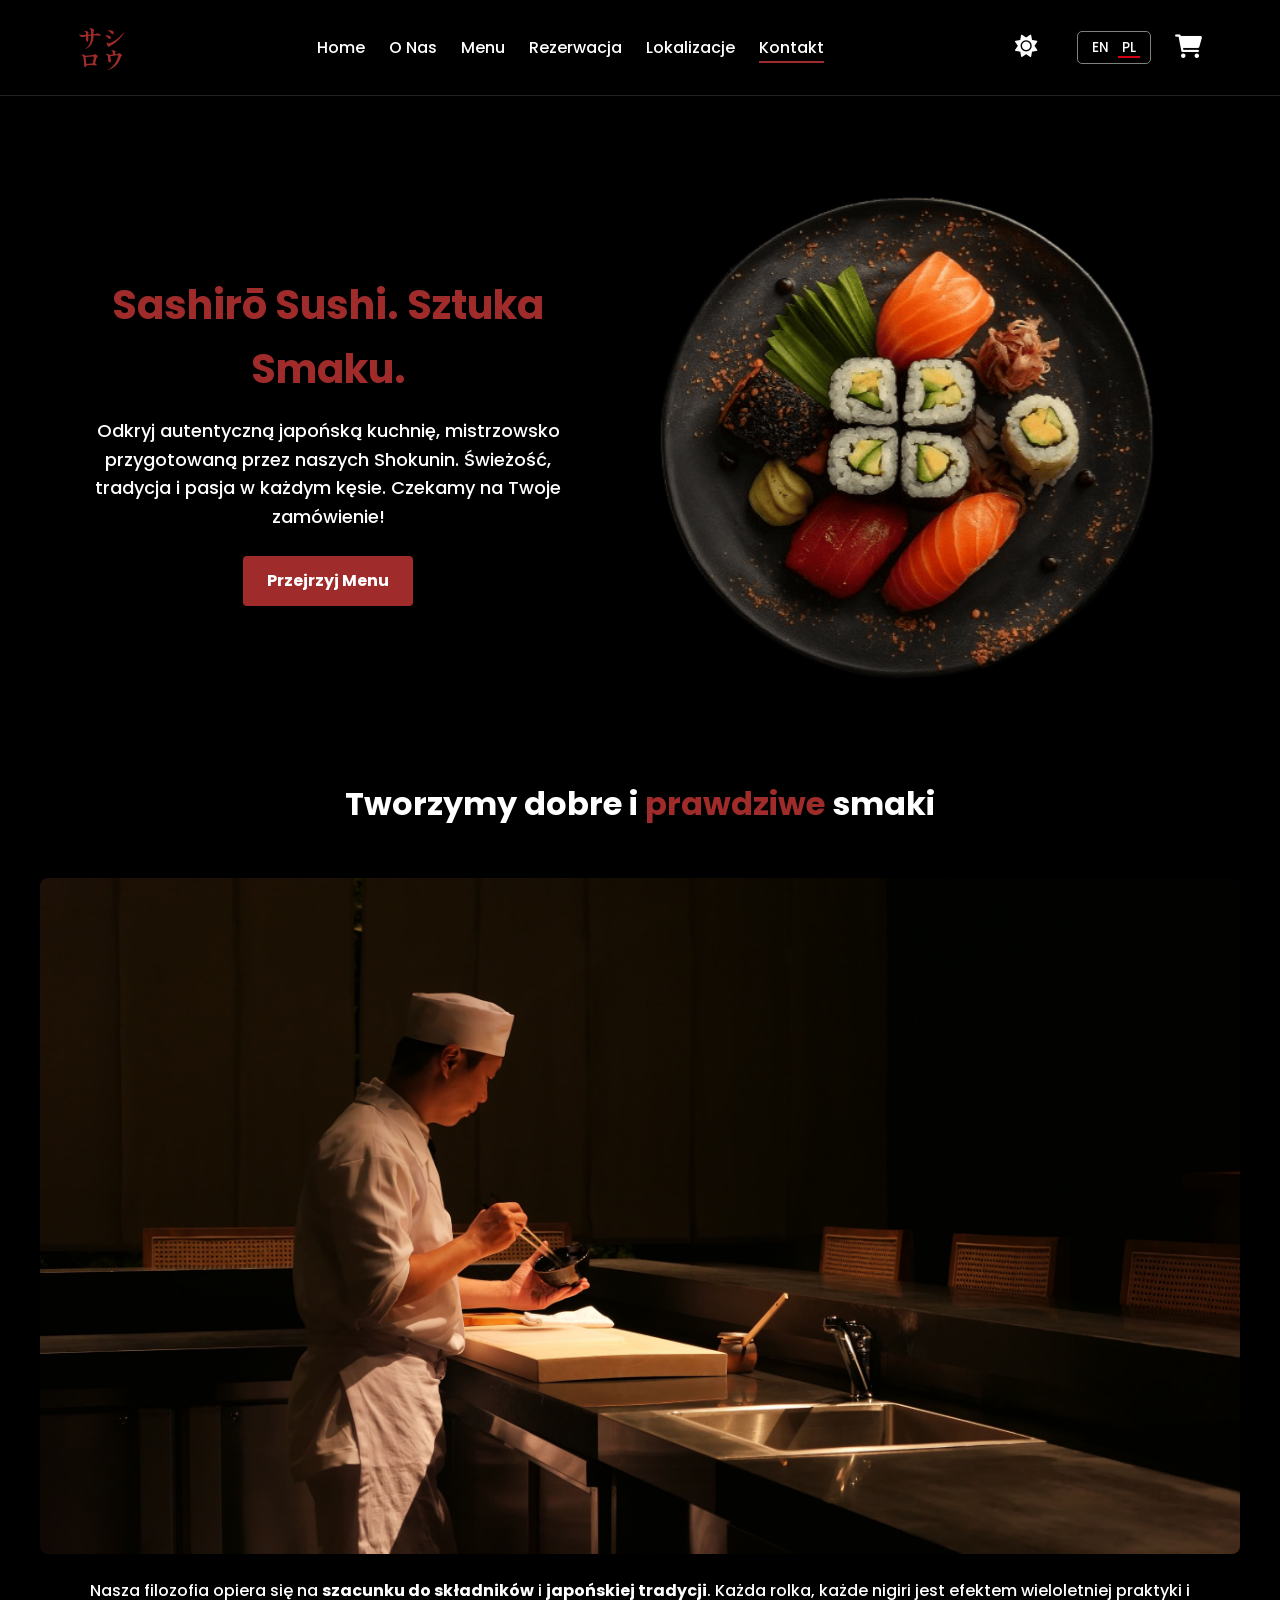
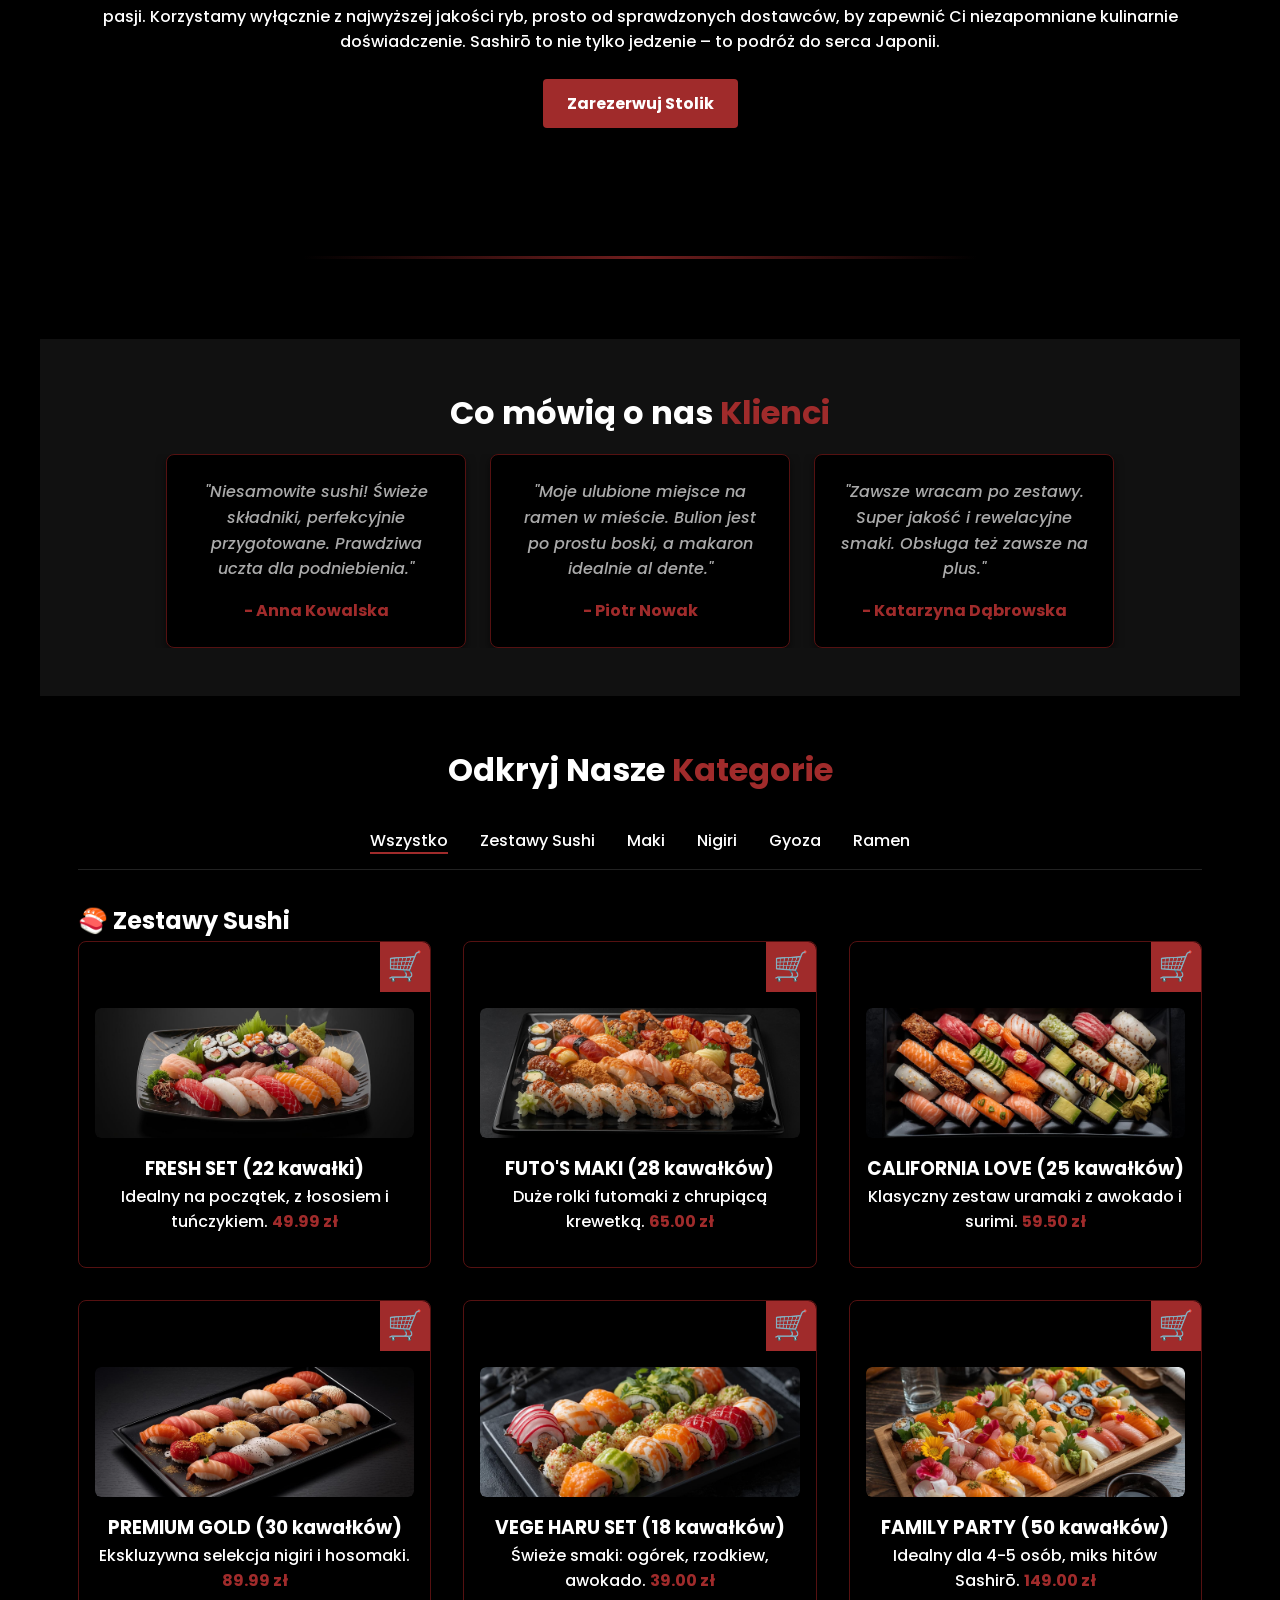
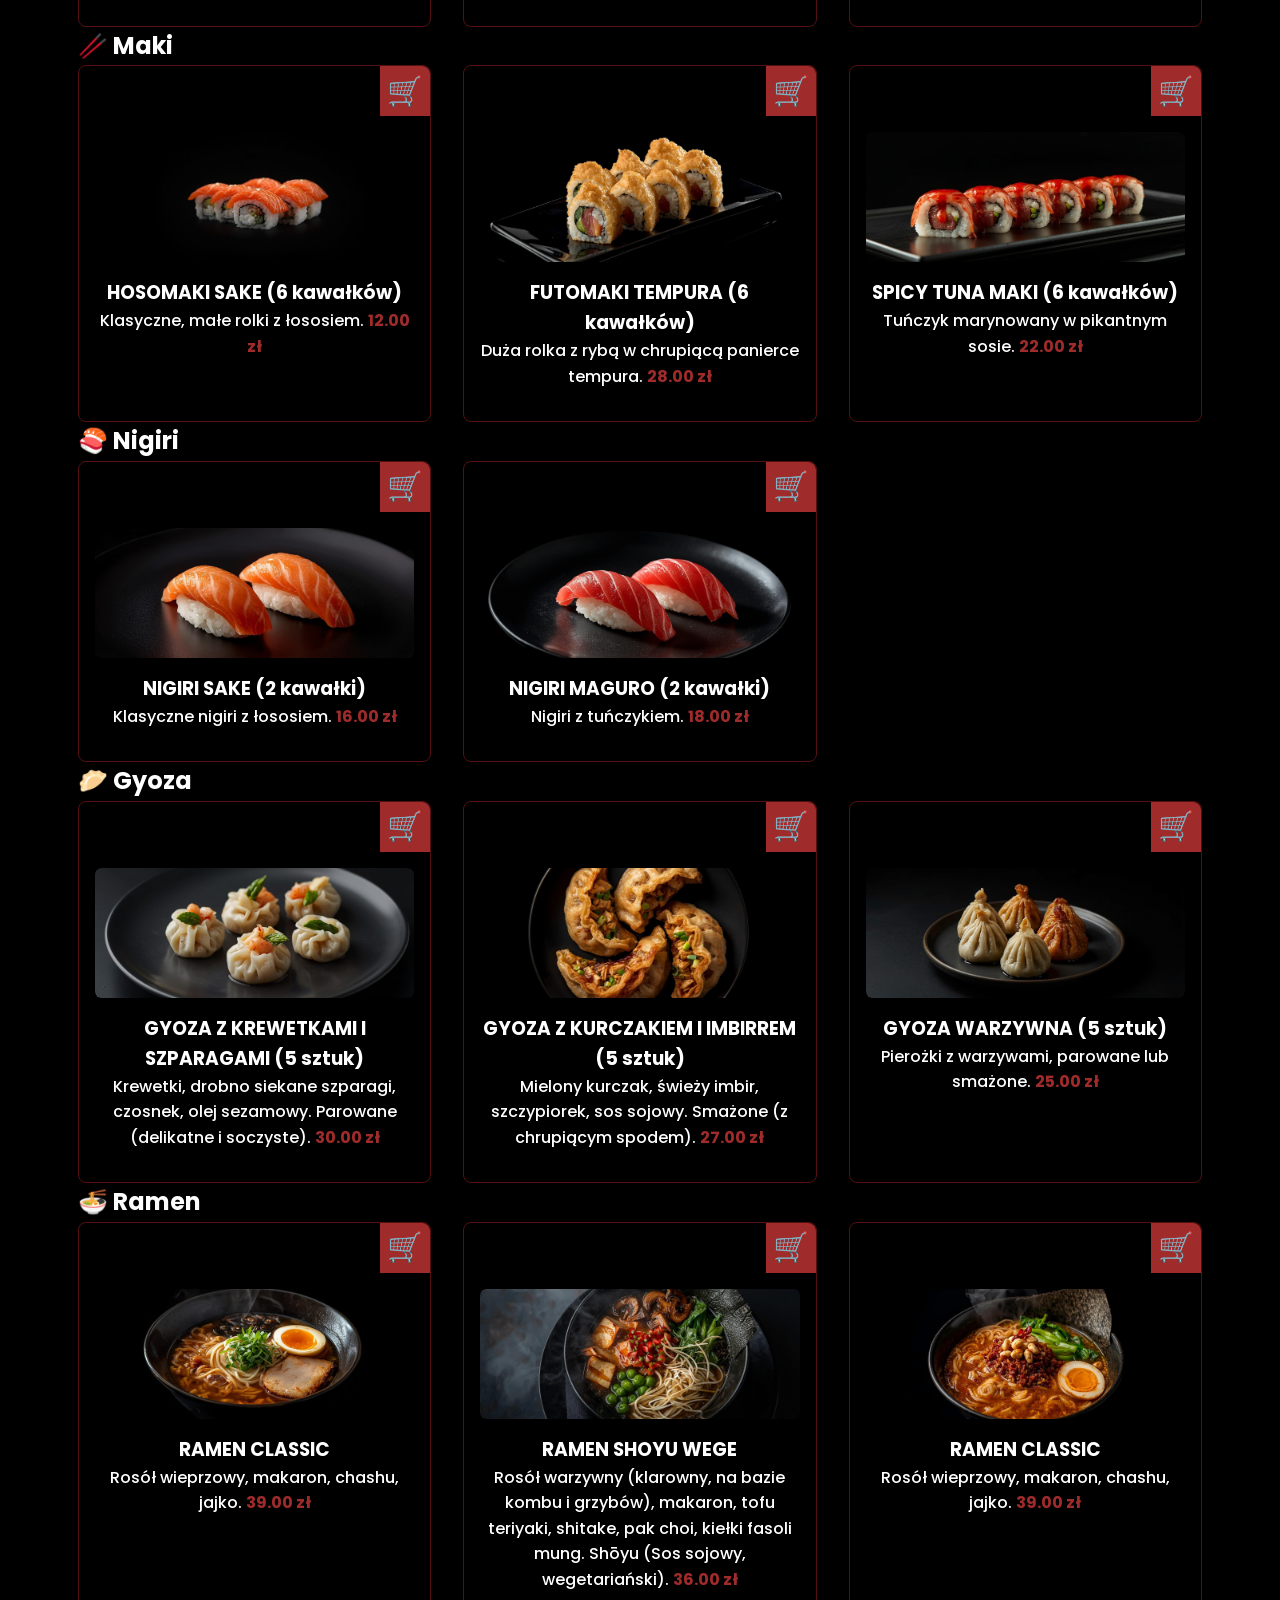
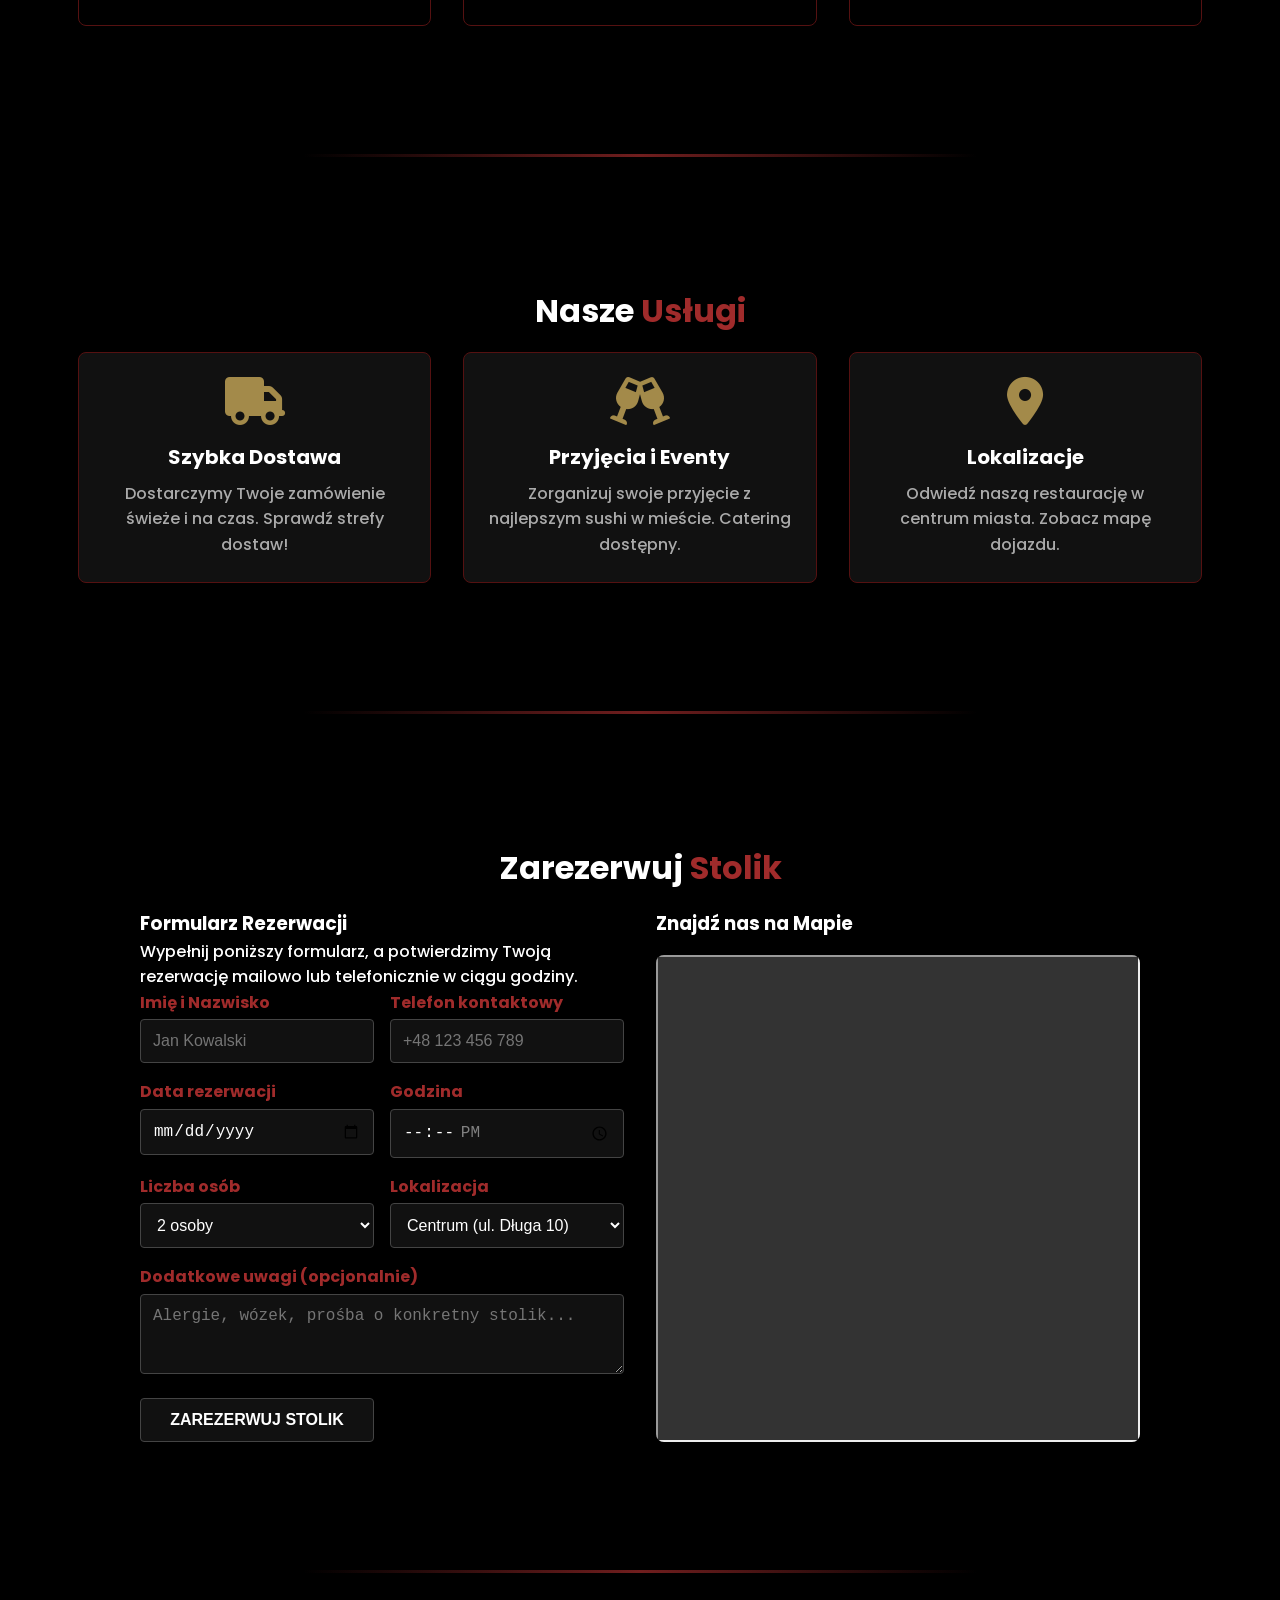
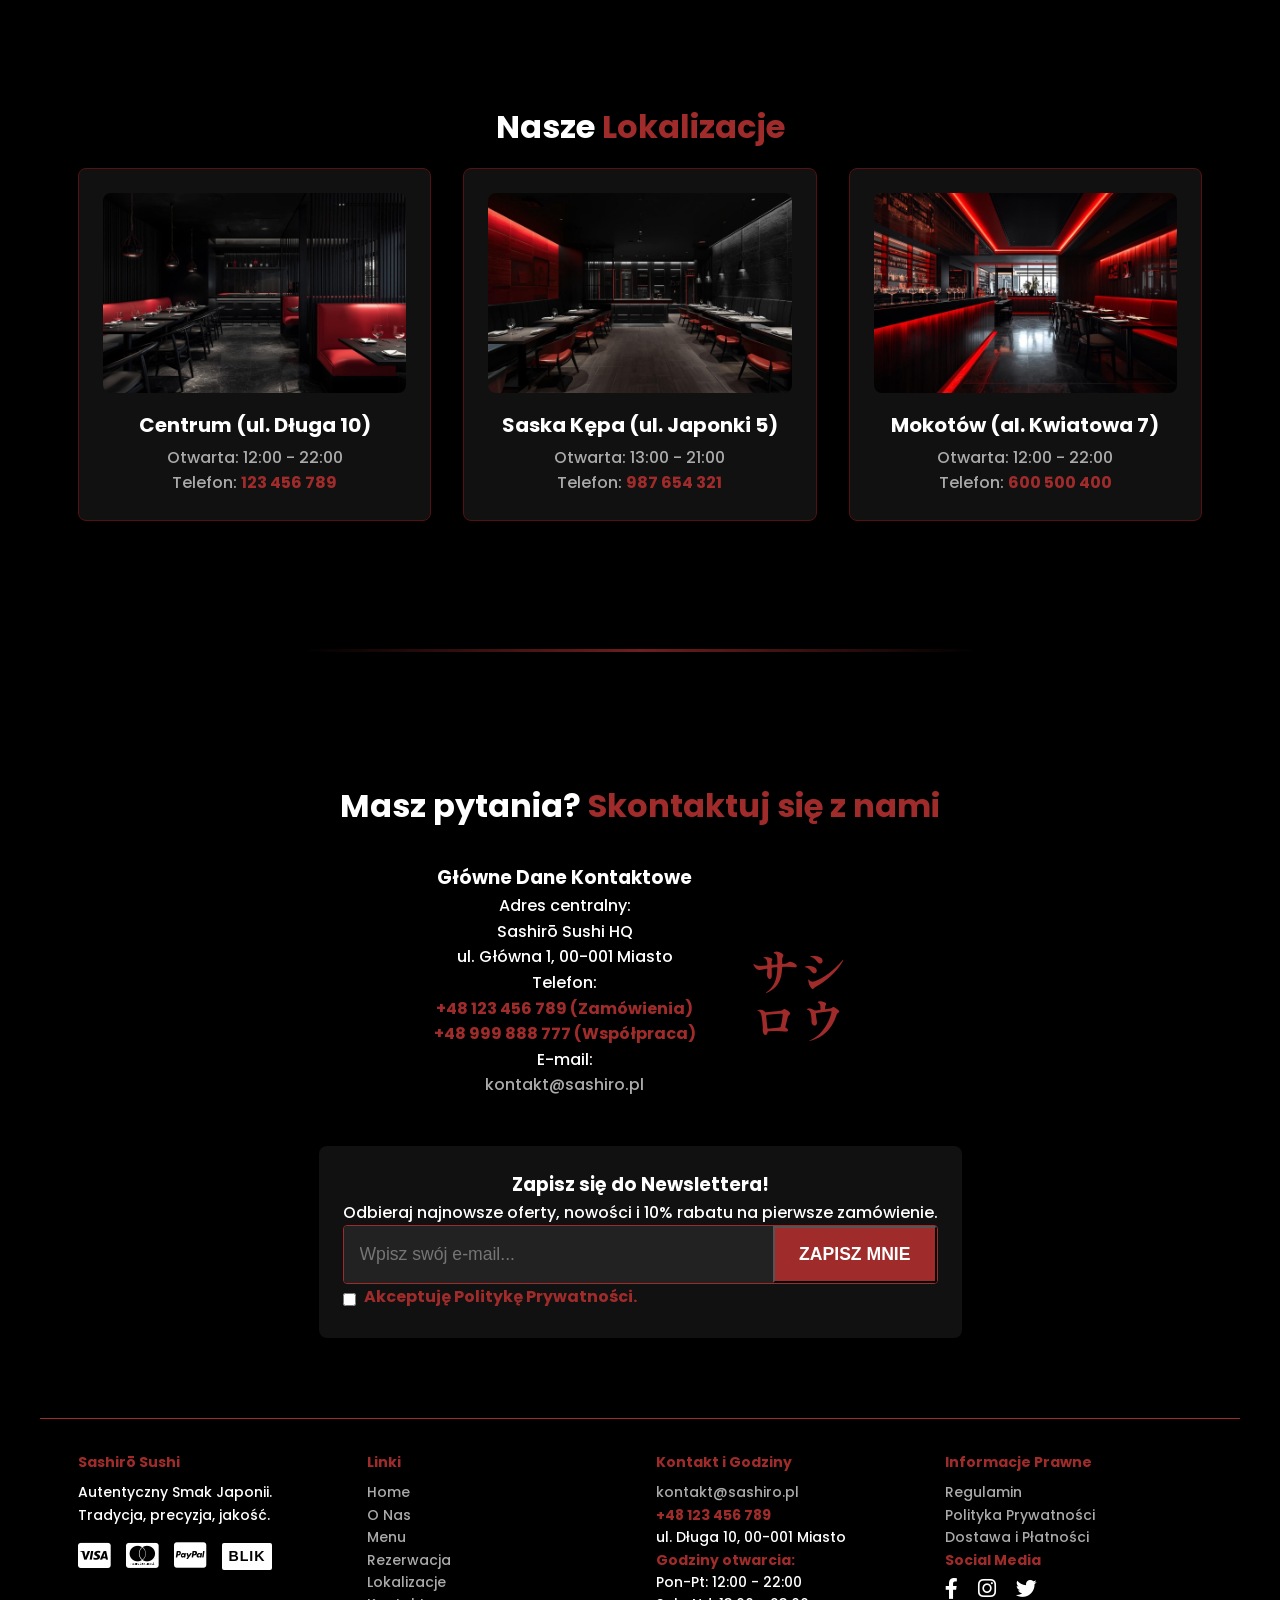
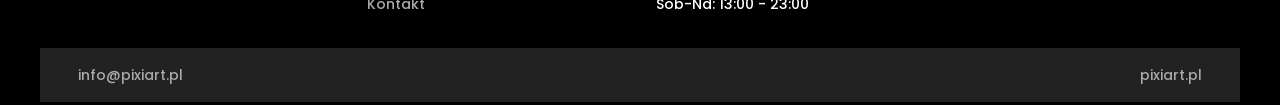
==== index.html @ ddf4be17 "kompletna strona" ====
<!DOCTYPE html>
<html lang="pl">
  <head>
    <meta charset="UTF-8" />
    <meta name="viewport" content="width=device-width, initial-scale=1.0" />
    <title>Sashirō Sushi - Autentyczny Smak Japonii</title>
    <link
      rel="stylesheet"
      href="https://cdnjs.cloudflare.com/ajax/libs/font-awesome/6.0.0-beta3/css/all.min.css"
    />
    <link rel="stylesheet" href="style.css" />
  </head>
  <body>
    <div class="header__sticky-wrapper">
      <header class="header">
        <div class="header__content-wrapper">
          <a href="#" class="header__logo">サシ<br />ロウ</a>
          <nav class="header__nav" id="main-nav">
            <ul>
              <li>
                <a href="#" class="header__nav-link">Home</a>
              </li>
              <li><a href="#about" class="header__nav-link">O Nas</a></li>
              <li>
                <a href="#menu-sections" class="header__nav-link">Menu</a>
              </li>
              <li>
                <a href="#contact-reservation" class="header__nav-link"
                  >Rezerwacja</a
                >
              </li>
              <li>
                <a href="#locations" class="header__nav-link">Lokalizacje</a>
              </li>
              <li>
                <a href="#contact-info" class="header__nav-link">Kontakt</a>
              </li>
            </ul>
          </nav>

          <div class="header__hamburger" id="hamburger-menu">
            <i class="fas fa-bars"></i>
          </div>

          <div class="header__controls">
            <button
              id="theme-toggle"
              class="header__theme-toggle"
              aria-label="Zmień motyw"
            >
              <i class="fas fa-sun"></i>
            </button>
            <div class="header__lang-selector">
              <a href="#" class="header__lang-selector-option" data-lang="en"
                >EN</a
              >
              <a
                href="#"
                class="header__lang-selector-option header__lang-selector-option--active"
                data-lang="pl"
                >PL</a
              >
            </div>
            <div class="header__cart-icon">
              <a href="cart.html"
                ><i class="fas fa-shopping-cart"></i
                ><span class="header__cart-badge" id="cart-item-count">0</span>
              </a>
            </div>
          </div>
        </div>
      </header>
    </div>

    <section class="hero section" id="hero">
      <div class="hero__text">
        <h1 class="hero__text-heading">
          Sashirō Sushi. <span>Sztuka Smaku.</span>
        </h1>
        <p class="hero__text-paragraph">
          Odkryj autentyczną japońską kuchnię, mistrzowsko przygotowaną przez
          naszych Shokunin. Świeżość, tradycja i pasja w każdym kęsie. Czekamy
          na Twoje zamówienie!
        </p>
        <a href="#menu-sections" class="btn">Przejrzyj Menu</a>
      </div>

      <div class="hero__image">
        <div class="sushi-plate">
          <img
            src="images/shusi_baner.png"
            alt="Elegancki zestaw sushi na talerzu"
          />
        </div>
      </div>
    </section>
    <main>
      <section class="about section" id="about">
        <h2 class="section__title">
          Tworzymy dobre i <span class="colored">prawdziwe</span> smaki
        </h2>
        <div class="about__content">
          <img
            src="images/about.jpg"
            alt="Szef kuchni przygotowujący sushi"
            class="about__chef-image about__chef-image--no-margin"
          />
          <div class="about__text">
            <p>
              Nasza filozofia opiera się na
              <strong>szacunku do składników</strong> i
              <strong>japońskiej tradycji</strong>. Każda rolka, każde nigiri
              jest efektem wieloletniej praktyki i pasji. Korzystamy wyłącznie z
              najwyższej jakości ryb, prosto od sprawdzonych dostawców, by
              zapewnić Ci niezapomniane kulinarnie doświadczenie. Sashirō to nie
              tylko jedzenie – to podróż do serca Japonii.
            </p>
            <a href="#contact-reservation" class="btn">Zarezerwuj Stolik</a>
          </div>
        </div>
      </section>

      <section class="hr__bg-white section">
        <hr />
      </section>

      <section class="testimonials section" id="testimonials">
        <h2 class="section__title">Co mówią o nas <span>Klienci</span></h2>
        <div class="testimonial__carousel">
          <div class="testimonial__card">
            <p class="testimonial__quote">
              "Niesamowite sushi! Świeże składniki, perfekcyjnie przygotowane.
              Prawdziwa uczta dla podniebienia."
            </p>
            <p class="testimonial__author">- Anna Kowalska</p>
          </div>
          <div class="testimonial__card">
            <p class="testimonial__quote">
              "Moje ulubione miejsce na ramen w mieście. Bulion jest po prostu
              boski, a makaron idealnie al dente."
            </p>
            <p class="testimonial__author">- Piotr Nowak</p>
          </div>
          <div class="testimonial__card">
            <p class="testimonial__quote">
              "Zawsze wracam po zestawy. Super jakość i rewelacyjne smaki.
              Obsługa też zawsze na plus."
            </p>
            <p class="testimonial__author">- Katarzyna Dąbrowska</p>
          </div>
        </div>
      </section>

      <section class="menu section" id="menu-sections">
        <h2 class="section__title" id="main-menu-title">
          Odkryj Nasze <span>Kategorie</span>
        </h2>

        <ul class="menu__categories" id="menu-categories-bar">
          <li>
            <a
              href="#"
              class="menu__categories-link menu__categories-link--active"
              data-category="all"
              >Wszystko</a
            >
          </li>
          <li>
            <a
              href="#set-category"
              class="menu__categories-link"
              data-category="set"
              >Zestawy Sushi</a
            >
          </li>
          <li>
            <a
              href="#maki-category"
              class="menu__categories-link"
              data-category="maki"
              >Maki</a
            >
          </li>
          <li>
            <a
              href="#nigiri-category"
              class="menu__categories-link"
              data-category="nigiri"
              >Nigiri</a
            >
          </li>
          <li>
            <a
              href="#gyoza-category"
              class="menu__categories-link"
              data-category="gyoza"
              >Gyoza</a
            >
          </li>
          <li>
            <a
              href="#ramen-category"
              class="menu__categories-link"
              data-category="ramen"
              >Ramen</a
            >
          </li>
        </ul>
        <div id="menu-categories-placeholder"></div>
        <div class="menu__category-group" data-group="set">
          <h2 id="set-category" class="menu__category-title">
            🍣 Zestawy Sushi
          </h2>
          <div class="menu__grid" data-category-type="set">
            <div class="menu__card" data-product-id="set-1">
              <div class="menu__card-image-wrapper">
                <img src="images/FRESH SET.jpg" alt="Fresh Set Sushi" />
              </div>
              <span class="menu__card-cart">🛒</span>
              <div class="menu__card-content">
                <h3 class="menu__card-title">FRESH SET (22 kawałki)</h3>
                <p>
                  Idealny na początek, z łososiem i tuńczykiem.
                  <span class="colored">49.99 zł</span>
                </p>
              </div>
            </div>
            <div class="menu__card" data-product-id="set-2">
              <div class="menu__card-image-wrapper">
                <img src="images/FUTO.jpg" alt="Futo's Maki set" />
              </div>
              <span class="menu__card-cart">🛒</span>
              <div class="menu__card-content">
                <h3 class="menu__card-title">FUTO'S MAKI (28 kawałków)</h3>
                <p>
                  Duże rolki futomaki z chrupiącą krewetką.
                  <span class="colored">65.00 zł</span>
                </p>
              </div>
            </div>
            <div class="menu__card" data-product-id="set-3">
              <div class="menu__card-image-wrapper">
                <img
                  src="images/CALIFORNIA.jpg"
                  alt="California Love Sushi set"
                />
              </div>
              <span class="menu__card-cart">🛒</span>
              <div class="menu__card-content">
                <h3 class="menu__card-title">CALIFORNIA LOVE (25 kawałków)</h3>
                <p>
                  Klasyczny zestaw uramaki z awokado i surimi.
                  <span class="colored">59.50 zł</span>
                </p>
              </div>
            </div>
            <div class="menu__card" data-product-id="set-4">
              <div class="menu__card-image-wrapper">
                <img src="images/PREMIUM.jpg" alt="Premium Gold Sushi set" />
              </div>
              <span class="menu__card-cart">🛒</span>
              <div class="menu__card-content">
                <h3 class="menu__card-title">PREMIUM GOLD (30 kawałków)</h3>
                <p>
                  Ekskluzywna selekcja nigiri i hosomaki.
                  <span class="colored">89.99 zł</span>
                </p>
              </div>
            </div>
            <div class="menu__card" data-product-id="set-5">
              <div class="menu__card-image-wrapper">
                <img src="images/VEGE HARU.jpg" alt="Vege Haru Set sushi" />
              </div>
              <span class="menu__card-cart">🛒</span>
              <div class="menu__card-content">
                <h3 class="menu__card-title">VEGE HARU SET (18 kawałków)</h3>
                <p>
                  Świeże smaki: ogórek, rzodkiew, awokado.
                  <span class="colored">39.00 zł</span>
                </p>
              </div>
            </div>
            <div class="menu__card" data-product-id="set-6">
              <div class="menu__card-image-wrapper">
                <img
                  src="images/shusi FAMILY PARTY.jpg"
                  alt="Family Party Sushi set"
                />
              </div>
              <span class="menu__card-cart">🛒</span>
              <div class="menu__card-content">
                <h3 class="menu__card-title">FAMILY PARTY (50 kawałków)</h3>
                <p>
                  Idealny dla 4-5 osób, miks hitów Sashirō.
                  <span class="colored">149.00 zł</span>
                </p>
              </div>
            </div>
          </div>
        </div>

        <div class="menu__category-group" data-group="maki">
          <h2 id="maki-category" class="menu__category-title">🥢 Maki</h2>
          <div class="menu__grid" data-category-type="maki">
            <div class="menu__card" data-product-id="maki-1">
              <div class="menu__card-image-wrapper">
                <img
                  src="images/maki HOSOMAKI SAKE.jpg"
                  alt="Hosomaki Sake rolls"
                />
              </div>
              <span class="menu__card-cart">🛒</span>
              <div class="menu__card-content">
                <h3 class="menu__card-title">HOSOMAKI SAKE (6 kawałków)</h3>
                <p>
                  Klasyczne, małe rolki z łososiem.
                  <span class="colored">12.00 zł</span>
                </p>
              </div>
            </div>
            <div class="menu__card" data-product-id="maki-2">
              <div class="menu__card-image-wrapper">
                <img
                  src="images/maki FUTOMAKI TEMPURA.jpg"
                  alt="Futomaki Tempura roll"
                />
              </div>
              <span class="menu__card-cart">🛒</span>
              <div class="menu__card-content">
                <h3 class="menu__card-title">FUTOMAKI TEMPURA (6 kawałków)</h3>
                <p>
                  Duża rolka z rybą w chrupiącą panierce tempura.
                  <span class="colored">28.00 zł</span>
                </p>
              </div>
            </div>
            <div class="menu__card" data-product-id="maki-3">
              <div class="menu__card-image-wrapper">
                <img
                  src="images/maki SPICY TUNA.jpg"
                  alt="Spicy Tuna Maki rolls"
                />
              </div>
              <span class="menu__card-cart">🛒</span>
              <div class="menu__card-content">
                <h3 class="menu__card-title">SPICY TUNA MAKI (6 kawałków)</h3>
                <p>
                  Tuńczyk marynowany w pikantnym sosie.
                  <span class="colored">22.00 zł</span>
                </p>
              </div>
            </div>
          </div>
        </div>

        <div class="menu__category-group" data-group="nigiri">
          <h2 id="nigiri-category" class="menu__category-title">🍣 Nigiri</h2>
          <div class="menu__grid" data-category-type="nigiri">
            <div class="menu__card" data-product-id="nigiri-1">
              <div class="menu__card-image-wrapper">
                <img
                  src="images/NIGIRI SAKE 2.jpg"
                  alt="Nigiri Sake (salmon)"
                />
              </div>
              <span class="menu__card-cart">🛒</span>
              <div class="menu__card-content">
                <h3 class="menu__card-title">NIGIRI SAKE (2 kawałki)</h3>
                <p>
                  Klasyczne nigiri z łososiem.
                  <span class="colored">16.00 zł</span>
                </p>
              </div>
            </div>
            <div class="menu__card" data-product-id="nigiri-2">
              <div class="menu__card-image-wrapper">
                <img
                  src="images/NIGIRI MAGURO 2.jpg"
                  alt="Nigiri Maguro (tuna)"
                />
              </div>
              <span class="menu__card-cart">🛒</span>
              <div class="menu__card-content">
                <h3 class="menu__card-title">NIGIRI MAGURO (2 kawałki)</h3>
                <p>
                  Nigiri z tuńczykiem. <span class="colored">18.00 zł</span>
                </p>
              </div>
            </div>
          </div>
        </div>

        <div class="menu__category-group" data-group="gyoza">
          <h2 id="gyoza-category" class="menu__category-title">🥟 Gyoza</h2>
          <div class="menu__grid" data-category-type="gyoza">
            <div class="menu__card" data-product-id="gyoza-3">
              <div class="menu__card-image-wrapper">
                <img
                  src="images/GYOZA Z KREWETKAMI.jpg"
                  alt="Gyoza with shrimp and asparagus"
                />
              </div>
              <span class="menu__card-cart">🛒</span>
              <div class="menu__card-content">
                <h3 class="menu__card-title">
                  GYOZA Z KREWETKAMI I SZPARAGAMI (5 sztuk)
                </h3>
                <p>
                  Krewetki, drobno siekane szparagi, czosnek, olej sezamowy.
                  Parowane (delikatne i soczyste).
                  <span class="colored">30.00 zł</span>
                </p>
              </div>
            </div>
            <div class="menu__card" data-product-id="gyoza-2">
              <div class="menu__card-image-wrapper">
                <img
                  src="images/GYOZA Z KURCZAKIEM.jpg"
                  alt="Gyoza with chicken and ginger"
                />
              </div>
              <span class="menu__card-cart">🛒</span>
              <div class="menu__card-content">
                <h3 class="menu__card-title">
                  GYOZA Z KURCZAKIEM I IMBIRREM (5 sztuk)
                </h3>
                <p>
                  Mielony kurczak, świeży imbir, szczypiorek, sos sojowy.
                  Smażone (z chrupiącym spodem).
                  <span class="colored">27.00 zł</span>
                </p>
              </div>
            </div>
            <div class="menu__card" data-product-id="gyoza-1">
              <div class="menu__card-image-wrapper">
                <img
                  src="images/GYOZA WARZYWNA.jpg"
                  alt="Gyoza with vegetables"
                />
              </div>
              <span class="menu__card-cart">🛒</span>
              <div class="menu__card-content">
                <h3 class="menu__card-title">GYOZA WARZYWNA (5 sztuk)</h3>
                <p>
                  Pierożki z warzywami, parowane lub smażone.
                  <span class="colored">25.00 zł</span>
                </p>
              </div>
            </div>
          </div>
        </div>

        <div class="menu__category-group" data-group="ramen">
          <h2 id="ramen-category" class="menu__category-title">🍜 Ramen</h2>
          <div class="menu__grid" data-category-type="ramen">
            <div class="menu__card" data-product-id="ramen-1">
              <div class="menu__card-image-wrapper">
                <img src="images/RAMEN CLASSIC.jpg" alt="Classic Ramen dish" />
              </div>
              <span class="menu__card-cart">🛒</span>
              <div class="menu__card-content">
                <h3 class="menu__card-title">RAMEN CLASSIC</h3>
                <p>
                  Rosół wieprzowy, makaron, chashu, jajko.
                  <span class="colored">39.00 zł</span>
                </p>
              </div>
            </div>
            <div class="menu__card" data-product-id="ramen-2">
              <div class="menu__card-image-wrapper">
                <img
                  src="images/RAMEN SHOYU WEGE.jpg"
                  alt="Shoyu Vegetarian Ramen dish"
                />
              </div>
              <span class="menu__card-cart">🛒</span>
              <div class="menu__card-content">
                <h3 class="menu__card-title">RAMEN SHOYU WEGE</h3>
                <p>
                  Rosół warzywny (klarowny, na bazie kombu i grzybów), makaron,
                  tofu teriyaki, shitake, pak choi, kiełki fasoli mung. Shōyu
                  (Sos sojowy, wegetariański).
                  <span class="colored">36.00 zł</span>
                </p>
              </div>
            </div>

            <div class="menu__card" data-product-id="ramen-3">
              <div class="menu__card-image-wrapper">
                <img
                  src="images/RAMEN TANTAN Z MIĘSEM.jpg"
                  alt="Tantan Ramen"
                />
              </div>
              <span class="menu__card-cart">🛒</span>
              <div class="menu__card-content">
                <h3 class="menu__card-title">RAMEN CLASSIC</h3>
                <p>
                  Rosół wieprzowy, makaron, chashu, jajko.
                  <span class="colored">39.00 zł</span>
                </p>
              </div>
            </div>
          </div>
        </div>
      </section>
      <section class="hr__bg-white section">
        <hr />
      </section>
      <section class="section service" id="service">
        <h2 class="section__title">Nasze <span>Usługi</span></h2>
        <div class="service__grid">
          <div class="service__card">
            <i class="fas fa-truck service__icon"></i>
            <h3>Szybka Dostawa</h3>
            <p>
              Dostarczymy Twoje zamówienie świeże i na czas. Sprawdź strefy
              dostaw!
            </p>
          </div>

          <div class="service__card">
            <i class="service__icon fas fa-champagne-glasses"></i>
            <h3>Przyjęcia i Eventy</h3>
            <p>
              Zorganizuj swoje przyjęcie z najlepszym sushi w mieście. Catering
              dostępny.
            </p>
          </div>

          <div class="service__card">
            <i class="fas fa-map-marker-alt service__icon"></i>
            <h3>Lokalizacje</h3>
            <p>
              Odwiedź naszą restaurację w centrum miasta. Zobacz mapę dojazdu.
            </p>
          </div>
        </div>
      </section>

      <section class="hr__bg-white section">
        <hr />
      </section>

      <section class="contact section" id="contact-reservation">
        <h2 class="section__title">Zarezerwuj <span>Stolik</span></h2>

        <div class="contact__content contact__content--two-columns">
          <div class="contact__form-wrapper">
            <h3>Formularz Rezerwacji</h3>
            <p>
              Wypełnij poniższy formularz, a potwierdzimy Twoją rezerwację
              mailowo lub telefonicznie w ciągu godziny.
            </p>
            <form class="reservation-form">
              <div>
                <label for="name">Imię i Nazwisko</label>
                <input
                  type="text"
                  id="name"
                  name="name"
                  required
                  placeholder="Jan Kowalski"
                />
              </div>
              <div>
                <label for="phone">Telefon kontaktowy</label>
                <input
                  type="tel"
                  id="phone"
                  name="phone"
                  required
                  placeholder="+48 123 456 789"
                />
              </div>

              <div>
                <label for="date">Data rezerwacji</label>
                <input type="date" id="date" name="date" required />
              </div>
              <div>
                <label for="time">Godzina</label>
                <input
                  type="time"
                  id="time"
                  name="time"
                  required
                  min="12:00"
                  max="21:00"
                />
              </div>

              <div>
                <label for="people">Liczba osób</label>
                <select id="people" name="people" required>
                  <option value="1">1 osoba</option>
                  <option value="2" selected>2 osoby</option>
                  <option value="3">3 osoby</option>
                  <option value="4">4 osoby</option>
                  <option value="5">5 osób</option>
                  <option value="6+">6+ (Prosimy o kontakt tel.)</option>
                </select>
              </div>
              <div>
                <label for="location">Lokalizacja</label>
                <select id="location" name="location" required>
                  <option value="Centrum">Centrum (ul. Długa 10)</option>
                  <option value="Saska-Kępa">
                    Saska Kępa (ul. Japońska 5)
                  </option>
                  <option value="Mokotow">Mokotów (al. Kwiatowa 7)</option>
                </select>
              </div>

              <div class="form__full-width">
                <label for="notes">Dodatkowe uwagi (opcjonalnie)</label>
                <textarea
                  id="notes"
                  name="notes"
                  rows="3"
                  placeholder="Alergie, wózek, prośba o konkretny stolik..."
                ></textarea>
              </div>

              <button
                type="button"
                class="btn js-scroll-btn"
                data-target="#contact-reservation"
              >
                ZAREZERWUJ STOLIK
              </button>
            </form>
          </div>

          <div class="contact__map-wrapper">
            <h3>Znajdź nas na Mapie</h3>
            <div class="map-placeholder">
              <iframe
                src="https://www.google.com/maps/embed?pb=!1m18!1m12!1m3!1d2443.085347209325!2d21.006939615923976!3d52.23194017976865!2m3!1f0!2f0!3f0!3m2!1i1024!2i768!4f13.1!3m3!1m2!1s0x471ecc66938b8167%3A0x1d473a2169622a57!2sPa%C5%82ac%20Kultury%20i%20Nauki!5e0!3m2!1spl!2spl!4v1678280635105!5m2!1spl!2spl"
                width="100%"
                height="100%"
                allowfullscreen=""
                loading="lazy"
                referrerpolicy="no-referrer-when-downgrade"
              >
              </iframe>
            </div>
          </div>
        </div>
      </section>

      <section class="hr__bg-white section">
        <hr />
      </section>

      <section class="service section" id="locations">
        <h2 class="section__title">Nasze <span>Lokalizacje</span></h2>
        <div class="service__list">
          <div class="service__item">
            <img
              src="images/wnetrze restauracji shushi 1.jpg"
              alt="Wnętrze restauracji"
            />
            <h3>Centrum (ul. Długa 10)</h3>
            <p>Otwarta: 12:00 - 22:00</p>
            <p>Telefon: <span class="colored">123 456 789</span></p>
          </div>
          <div class="service__item">
            <img
              src="images/wnetrze restauracji shushi 2.jpg"
              alt="Nowoczesny wystrój kawiarni"
            />
            <h3>Saska Kępa (ul. Japonki 5)</h3>
            <p>Otwarta: 13:00 - 21:00</p>
            <p>Telefon: <span class="colored">987 654 321</span></p>
          </div>
          <div class="service__item">
            <img
              src="images/wnetrze restauracji shushi 3.jpg"
              alt="Budynek restauracji"
            />
            <h3>Mokotów (al. Kwiatowa 7)</h3>
            <p>Otwarta: 12:00 - 22:00</p>
            <p>Telefon: <span class="colored">600 500 400</span></p>
          </div>
        </div>
      </section>

      <section class="hr__bg-white section">
        <hr />
      </section>

      <section class="contact section" id="contact-info">
        <h2 class="section__title">
          Masz pytania? <span>Skontaktuj się z nami</span>
        </h2>
        <div class="contact__content-wrapper">
          <div class="contact__info-details contact__info-details--no-border">
            <h3>Główne Dane Kontaktowe</h3>
            <div class="footer__list">
              <p>Adres centralny:</p>
              <p>Sashirō Sushi HQ</p>
              <p>ul. Główna 1, 00-001 Miasto</p>

              <p>Telefon:</p>
              <p>
                <a href="tel:+48123456789" class="footer__list-link"
                  >+48 123 456 789 (Zamówienia)</a
                >
              </p>
              <p>
                <a href="tel:+48999888777" class="footer__list-link"
                  >+48 999 888 777 (Współpraca)</a
                >
              </p>

              <p>E-mail:</p>
              <p>
                <a href="mailto:kontakt@sashiro.pl" class="footer__list-link"
                  >kontakt@sashiro.pl</a
                >
              </p>
            </div>
          </div>

          <div class="contact__logo-container">
            <a href="#" class="header__logo header__logo--double-size"
              >サシ<br />ロウ</a
            >
          </div>
        </div>
        <div class="contact__content contact__content--stacked">
          <div class="newsletter-tile-wrapper">
            <h3>Zapisz się do Newslettera!</h3>
            <p>
              Odbieraj najnowsze oferty, nowości i 10% rabatu na pierwsze
              zamówienie.
            </p>

            <form class="newsletter-tile-form">
              <input
                type="email"
                id="newsletter-email-tile"
                name="newsletter-email"
                required
                placeholder="Wpisz swój e-mail..."
              />
              <button type="submit" class="btn">ZAPISZ MNIE</button>
            </form>

            <div class="consent">
              <input
                type="checkbox"
                id="consent-tile"
                name="consent-tile"
                required
              />
              <label for="consent-tile">
                Akceptuję
                <a href="#">Politykę Prywatności</a>.
              </label>
            </div>
          </div>
        </div>
      </section>
    </main>

    <footer class="footer section" id="contact">
      <div class="footer__column">
        <h4 class="footer__heading">Sashirō Sushi</h4>
        <p>Autentyczny Smak Japonii.<br />Tradycja, precyzja, jakość.</p>
        <div class="footer__payments-icons">
          <i class="fab fa-cc-visa" title="Visa"></i>
          <i class="fab fa-cc-mastercard" title="Mastercard"></i>
          <i class="fab fa-cc-paypal" title="PayPal"></i>
          <span class="blik-icon" title="Blik">BLIK</span>
        </div>
      </div>
      <div class="footer__column">
        <h4 class="footer__heading">Linki</h4>
        <ul class="footer__list">
          <li><a href="#hero" class="footer__list-link">Home</a></li>
          <li><a href="#about" class="footer__list-link">O Nas</a></li>
          <li><a href="#menu-sections" class="footer__list-link">Menu</a></li>
          <li>
            <a href="#contact-reservation" class="footer__list-link"
              >Rezerwacja</a
            >
          </li>
          <li><a href="#service" class="footer__list-link">Lokalizacje</a></li>
          <li><a href="#contact-info" class="footer__list-link">Kontakt</a></li>
        </ul>
      </div>
      <div class="footer__column">
        <h4 class="footer__heading">Kontakt i Godziny</h4>
        <ul class="footer__list">
          <li>
            <a href="mailto:kontakt@sashiro.pl" class="footer__list-link"
              >kontakt@sashiro.pl</a
            >
          </li>
          <li>
            <a href="tel:+48123456789" class="footer__list-link"
              >+48 123 456 789</a
            >
          </li>
          <li>ul. Długa 10, 00-001 Miasto</li>
        </ul>
        <div class="footer__hours">
          <p><span class="colored">Godziny otwarcia:</span></p>
          <p>Pon-Pt: 12:00 - 22:00</p>
          <p>Sob-Nd: 13:00 - 23:00</p>
        </div>
      </div>
      <div class="footer__column">
        <h4 class="footer__heading">Informacje Prawne</h4>
        <ul class="footer__list">
          <li><a href="#" class="footer__list-link">Regulamin</a></li>
          <li>
            <a href="#" class="footer__list-link">Polityka Prywatności</a>
          </li>
          <li><a href="#" class="footer__list-link">Dostawa i Płatności</a></li>
        </ul>
        <h4 class="footer__heading">Social Media</h4>
        <div>
          <a href="#"><i class="fab fa-facebook-f"></i></a>
          <a href="#"><i class="fab fa-instagram"></i></a>
          <a href="#"><i class="fab fa-twitter"></i></a>
        </div>
      </div>
    </footer>
    <div class="author-info">
      <a
        href="mailto:info@pixiart.pl?subject=Wiadomość ze strony Pixiart"
      >
        <p>info@pixiart.pl</p>
      </a>
      <a href="https://pixiart.pl" target="_blank"><p>pixiart.pl</p></a>
    </div>
    <script src="script.js"></script>
  </body>
</html>
---- style.css ----
@import url('https://fonts.googleapis.com/css2?family=Poppins:wght@400;500;700&family=Shippori+Mincho+B1:wght@600;700&display=swap');

:root {
  --color-primary: #a02b2b;
  --color-primary-hover: #d7000f;
  --color-accent: #a38a4a;
  --color-background: #000;
  --color_background-light: #fdf6e3;
  --color-background-card: #000;
  --color-text-light: #fff;
  --color-text-muted: #aaa;
  --spacing-xl: 3rem;
  --spacing-l: 2rem;
  --spacing-m: 1.5rem;
  --spacing-s: 1rem;
  --max-width: 1200px;
  --header-height: 96px;
  --menu-image-height: 180px;
}

/* --- 1. GLOBALNE STYLE I RESET --- */
* {
  margin: 0;
  padding: 0;
  box-sizing: border-box;
}

html {
  font-size: 16px;
  scroll-behavior: smooth;
}

html body {
  overflow-x: hidden;
}

body {
  font-family: 'Poppins', sans-serif;
  color: var(--color-text-light);
  line-height: 1.6;
  background-color: var(--color-background);
  font-weight: 500;
  overflow-x: hidden;
}

a {
  text-decoration: none;
  color: inherit;
  transition: color 0.3s ease, transform 0.3s ease;
}
a:hover {
  color: var(--color-primary);
  transform: translateY(-2px);
}

.section {
  max-width: var(--max-width);
  margin: 0 auto;
  padding: var(--spacing-xl) 3%;
  box-sizing: border-box;
}

.btn {
  background: var(--color-primary);
  padding: 0.75rem var(--spacing-m);
  border-radius: 4px;
  color: var(--color-text-light);
  font-weight: 700;
  display: inline-block;
  transition: background 0.3s ease, transform 0.3s ease, box-shadow 0.3s ease;
}
.btn:hover {
  background: var(--color-primary-hover);
  color: var(--color-text-light);
  transform: scale(1.05);
  box-shadow: 0 4px 10px rgba(0, 0, 0, 0.5);
}

.section__title {
  text-align: center;
  font-size: var(--spacing-l);
  margin-bottom: var(--spacing-s);
  color: var(--color-text-light);
  font-family: 'Poppins', sans-serif;
}
.section__title span,
.section__title--primary {
  color: var(--color-primary);
}

/* --- 2. HEADER --- */
.header__sticky-wrapper {
  position: sticky;
  top: 0;
  z-index: 1000;
  width: 100%;
  background: var(--color-background);
  height: var(--header-height);
  display: flex;
  align-items: center;
}
.header {
  background-color: transparent;
  border-bottom: 1px solid #222;
  padding: 0;
  display: flex;
  justify-content: center;
  align-items: center;
  width: 100%;
  height: var(--header-height);
}

.header__logo {
  font-size: var(--spacing-m);
  font-weight: 700;
  color: var(--color-primary);
  line-height: 0.9;
  font-family: 'Shippori Mincho B1', serif;
}
/* Logo in inline version */
.header__content-wrapper .header__logo.header__logo--inline {
  font-size: 1.5rem;
  line-height: 1;
}

/* Logo at double size in the contact section */
.contact__logo-container .header__logo.header__logo--double-size {
  font-size: calc(var(--spacing-m) * 2);
  line-height: 0.9;
}

.header__nav ul {
  display: flex;
  gap: var(--spacing-m);
  list-style: none;
}
.header__nav-link {
  font-weight: 500;
  position: relative;
}
.header__nav-link::after {
  content: '';
  position: absolute;
  left: 0;
  bottom: -4px;
  width: 0;
  height: 2px;
  background: var(--color-primary);
  transition: width 0.3s ease;
}
.header__nav-link:hover::after,
.header__nav-link--active:after {
  width: 100%;
}

.header__content-wrapper {
  display: flex;
  justify-content: space-between;
  align-items: center;
  width: 100%;
  max-width: var(--max-width);
  margin: 0 auto;
  padding: var(--spacing-s) 3%;
  box-sizing: border-box;
}

.header__controls {
  display: flex;
  align-items: center;
  gap: var(--spacing-m);
}
.header__theme-toggle {
  background: none;
  border: none;
  color: #fff;
  font-size: 1.4rem;
  cursor: pointer;
  margin-right: 1rem;
  transition: color 0.3s ease, transform 0.3s ease;
}
.header__theme-toggle:hover i {
  transform: rotate(20deg);
  transition: transform 0.4s ease;
  color: rgb(255, 174, 0);
}
.header__theme-toggle:active i {
  transform: rotate(0deg) scale(0.9);
  transition: transform 0.2s ease;
}
.header__lang-selector-option {
  font-size: 0.85rem;
  padding: 0 4px;
}
.header__lang-selector {
  border: 1px solid gray;
  padding: 5px 10px;
  border-radius: 5px;
  display: inline-flex;
  align-items: center;
  gap: 5px;
}
.header__lang-selector-option--active {
  box-shadow: inset 0 -2px 0 0 var(--color-primary-hover);
}
.header__cart-icon {
  position: relative;
}
.header__cart-icon a {
  font-size: var(--spacing-m);
}
.header__cart-badge {
  position: absolute;
  top: -8px;
  right: -8px;
  background-color: var(--color-primary);
  color: #fff;
  border-radius: 50%;
  padding: 0.2em 0.5em;
  font-size: 0.75rem;
  min-width: 20px;
  text-align: center;
  line-height: 1;
  display: none;
}

/* --- 3. HERO SECTION --- */
.hero {
  display: flex;
  flex-wrap: wrap;
  justify-content: center;
  align-items: center;
  gap: var(--spacing-l);
  padding-top: 100px;
  background: var(--color-background);
}

.hero__text {
  flex: 1 1 300px;
  max-width: 500px;
  text-align: center;
  opacity: 0;
  transform: translateX(-50px);
  animation: fadeInLeft 0.6s ease-out forwards 0s;
}

.hero__text-heading {
  font-size: 2.5rem;
  color: var(--color-primary);
  margin-bottom: var(--spacing-s);
  font-family: 'Poppins', sans-serif;
}

.hero__text-paragraph {
  font-size: 1.125rem;
  margin-bottom: var(--spacing-m);
  color: var(--color-text-light);
}

.hero__text .btn {
  opacity: 0;
  animation: fadeInUp 0.5s ease-out forwards 0.4s;
}

.hero__image {
  flex: 1 1 300px;
  max-width: 500px;
  width: 100%;
  display: flex;
  justify-content: center;
  align-items: center;
  margin: 0 auto;
}

.sushi-plate {
  width: 100%;
  height: auto;
  opacity: 0;
  transform: translateX(100%);
  animation: fadeInRight 0.8s ease-out forwards 0.2s;
}

.sushi-plate img {
  width: 100%;
  height: auto;
  display: block;
}

/* --- ANIMATIONS --- */

/* Animation: Sushi plate (entering from the right) */
@keyframes fadeInRight {
  from {
    opacity: 0;
    transform: translateX(100%);
  }
  to {
    opacity: 1;
    transform: translateX(0);
  }
}

/* Animation: Hero text (entering from the left) */
@keyframes fadeInLeft {
  from {
    opacity: 0;
    transform: translateX(-50px);
  }
  to {
    opacity: 1;
    transform: translateX(0);
  }
}

/* Animation: Tiles/Images (slightly rising from the bottom) */
@keyframes fadeInUp {
  from {
    opacity: 0;
    transform: translateY(30px);
  }
  to {
    opacity: 1;
    transform: translateY(0);
  }
}

/* --- 4. ABOUT SECTION --- */
.about {
  display: flex;
  flex-direction: column;
  align-items: center;
  gap: var(--spacing-l);
  text-align: center;
  padding-left: 0;
  padding-right: 0;
}
.about__content {
  display: flex;
  flex-direction: column;
  align-items: center;
  gap: var(--spacing-m);
  margin: 0 auto;
  width: 100%;
}
.about__chef-image {
  max-width: 100%;
  height: auto;
  border-radius: 0;
  margin-bottom: var(--spacing-s);
  display: block;
}
.about__chef-image--no-margin {
  width: 100%;
  position: static;
  margin: 0 auto;
  border-radius: 8px;
}
.about__text {
  flex: none;
  max-width: var(--max-width);
  padding-left: 3%;
  padding-right: 3%;
  box-sizing: border-box;
}
.about__text p {
  margin-bottom: var(--spacing-m);
  color: var(--color-text-light);
  font-size: 1rem;
  line-height: 1.6;
}

/* --- 5. TESTIMONIALS SECTION --- */
.testimonials {
  background-color: #111;
}
.testimonial__carousel {
  display: flex;
  overflow: hidden;
  position: relative;
  justify-content: center;
  gap: var(--spacing-m);
}

.testimonial__card {
  flex: 0 0 300px;
  padding: var(--spacing-m);
  border: 1px solid #551111;
  border-radius: 8px;
  text-align: center;
  background: var(--color-background-card);
  box-shadow: 0 4px 10px rgba(0, 0, 0, 0.5);

  opacity: 0;
  transform: translateY(30px);
  transition: opacity 0.4s ease-out, transform 0.4s ease-out;
}

.testimonial__quote {
  font-style: italic;
  margin-bottom: var(--spacing-s);
  color: var(--color-text-muted);
}
.testimonial__author {
  font-weight: 700;
  color: var(--color-primary);
}

/* --- 6. SERVICE SECTION (TILES ANIMATED VIA JS) --- */
.service__grid {
  display: grid;
  grid-template-columns: repeat(auto-fit, minmax(280px, 1fr));
  gap: var(--spacing-l);
}

.service__card {
  background: #111;
  padding: var(--spacing-m);
  border-radius: 8px;
  border: 1px solid #551111;
  text-align: center;
  transition: box-shadow 0.3s ease, transform 0.3s ease;

/* JS Animation - initial state (FAST TRANSITION) */
  opacity: 0;
  transform: translateY(30px);
  transition: opacity 0.4s ease-out, transform 0.4s ease-out,
    box-shadow 0.3s ease;
}
.service__card:hover {
  transform: translateY(-5px);
  box-shadow: 0 4px 10px rgba(0, 0, 0, 0.5);
}
.service__icon {
  font-size: 3rem;
  color: var(--color-accent);
  margin-bottom: var(--spacing-s);
}
.service__card h3 {
  margin-bottom: 0.5rem;
  font-size: 1.25rem;
  color: var(--color-text-light);
  font-family: 'Poppins', sans-serif;
}
.service__card p {
  color: var(--color-text-muted);
}

/* --- Locations Section --- */

.service__list {
  display: grid;
  grid-template-columns: repeat(auto-fit, minmax(280px, 1fr));
  gap: var(--spacing-l);
}

.service__item {
  background: #111;
  padding: var(--spacing-m);
  border-radius: 8px;
  border: 1px solid #551111;
  text-align: center;
  transition: box-shadow 0.3s ease, transform 0.3s ease;
}
.service__item:hover {
  transform: translateY(-5px);
  box-shadow: 0 4px 10px rgba(0, 0, 0, 0.5);
}
.service__item img {
  max-width: 100%;
  border-radius: 8px;
  height: 200px;
  object-fit: cover;
  display: block;
  margin-bottom: var(--spacing-s);
  transition: transform 0.3s ease;
}
.service__item:hover img {
  transform: scale(1.05);
}
.service__item h3 {
  margin-bottom: 0.25rem;
  font-size: 1.25rem;
}
.service__item p {
  color: var(--color-text-muted);
}

/* --- 7. MENU SECTION (TILES ANIMATED VIA JS) --- */
.menu__categories {
  display: flex;
  justify-content: center;
  gap: var(--spacing-l);
  list-style: none;
  flex-wrap: wrap;
  position: relative;
  z-index: 990;
  padding-top: var(--spacing-s);
  padding-bottom: var(--spacing-s);
  margin-bottom: var(--spacing-l);
  background: var(--color-background);
  border-bottom: 1px solid #222;
  margin-top: 0;
}
.menu__categories--is-sticky {
  position: fixed;
  top: var(--header-height);
  left: 0;
  right: 0;
  width: 100%;
  z-index: 999;
  box-shadow: 0 4px 10px rgba(0, 0, 0, 0.5);
  max-width: var(--max-width);
  margin: 0 auto;
  padding-left: 3%;
  padding-right: 3%;
  box-sizing: border-box;
  margin-top: 0;
}
.menu__categories a.menu__categories-link {
  position: relative;
}
.menu__categories a.menu__categories-link:after {
  content: '';
  position: absolute;
  bottom: -2px;
  left: 0;
  width: 0;
  height: 2px;
  background-color: var(--color-primary);
  transition: width 0.3s ease;
}
.menu__categories a.menu__categories-link:hover:after,
.menu__categories a.menu__categories-link--active:after {
  width: 100%;
}

.menu__grid {
  display: grid;
  grid-template-columns: repeat(3, 1fr);
  gap: var(--spacing-l);
}

.menu__card {
  background: var(--color-background-card);
  border: 1px solid #551111;
  border-radius: 8px;
  padding: var(--spacing-s);
  position: relative;
  transition: transform 0.3s ease, box-shadow 0.3s ease;
  text-align: center;
  display: flex;
  flex-direction: column;

  opacity: 0;
  transform: translateY(30px);
  transition: opacity 0.4s ease-out, transform 0.4s ease-out,
    box-shadow 0.3s ease;
}
.menu__card:hover {
  transform: translateY(-5px);
  box-shadow: 0 4px 15px rgba(160, 43, 43, 0.2);
}
.menu__card-image-wrapper {
  height: calc(var(--menu-image-height) - 50px);
  overflow: hidden;
  margin-bottom: var(--spacing-s);
  border-radius: 6px;
  display: flex;
  align-items: center;
  justify-content: center;
  position: relative;
  margin-top: 50px;
}
.menu__card-image-wrapper img {
  width: 100%;
  height: 100%;
  object-fit: cover;
  border-radius: 6px;
  transition: transform 0.3s ease;
}
.menu__card:hover .menu__card-image-wrapper img {
  transform: scale(1.08);
}
.menu__card p {
  flex-grow: 1;
  margin-bottom: var(--spacing-s);
}
.menu__card-cart {
  position: absolute;
  top: 0;
  right: 0;
  background: var(--color-primary);
  color: var(--color-text-light);
  padding: 0;
  border-radius: 0 8px 0 0;
  font-size: 1.8rem;
  cursor: pointer;
  transition: background 0.3s ease;
  display: flex;
  align-items: center;
  justify-content: center;
  width: 50px;
  height: 50px;
  line-height: 1;
}
.menu__card-cart:hover {
  background: var(--color-primary-hover);
}
/* Active cart controls on the menu card */
.menu__grid .menu__card .menu__card-cart.cart__active-controls {
  background: transparent;
  padding: 0;
  width: 150px;
  height: 50px;
  border-radius: 0 8px 0 0;
  overflow: hidden;
}

/* Cart buttons container */
.cart__controls {
  display: flex;
  align-items: center;
  width: 150px;
  height: 50px;
  position: relative;
}

/* Add/remove product button */
.cart__controls .cart__controls-btn,
.cart__controls .cart__quantity-btn,
.cart__items-container .cart__controls-btn,
.cart__items-container .cart__quantity-btn {
  background-color: var(--color-primary);
  color: var(--color-text-light);
  width: 50px;
  height: 50px;
  display: flex;
  justify-content: center;
  align-items: center;
  border: none;
  border-radius: 0;
  font-size: 1.8rem;
  font-weight: 700;
  line-height: 1;
  cursor: pointer;
  transition: background 0.2s ease, transform 0.1s ease;
  box-shadow: inset 0 0 0 1px rgba(0, 0, 0, 0.5);
}

.cart__controls .cart__controls-btn:hover,
.cart__controls .cart__quantity-btn:hover {
  background-color: var(--color-primary-hover);
}

/* Quantity display */
.cart__controls .cart__controls-count,
.cart__controls .cart__quantity-count,
.cart__items-container .cart__controls-count,
.cart__items-container .cart__quantity-count {
  display: flex;
  text-align: center;
  justify-content: center;
  align-items: center;
  vertical-align: top;
  width: 50px;
  height: 50px;
  font-weight: 700;
  color: var(--color-text-light);
  background-color: #222;
  font-size: 1.4rem;
  padding: 0;
  line-height: 50px;
  box-shadow: inset 0 0 0 1px rgba(0, 0, 0, 0.5);
}

/* --- 8. CONTACT / FOOTER SECTION --- */
.contact__content {
  display: flex;
  gap: var(--spacing-l);
  flex-wrap: wrap;
  justify-content: center;
  align-items: flex-start;
  max-width: 1000px;
  margin: 0 auto;
}
#contact-reservation .contact__content {
  display: grid;
  grid-template-columns: 1fr 1fr;
  gap: var(--spacing-l);
  align-items: stretch;
}
#contact-reservation .contact__form-wrapper {
  max-width: none;
}
#contact-reservation .contact__map-wrapper {
  width: 100%;
  display: flex;
  flex-direction: column;
}
.map-placeholder {
  width: 100%;
  flex-grow: 1;
  min-height: 400px;
  background-color: #333;
  border-radius: 8px;
  overflow: hidden;
  margin-top: var(--spacing-s);
}
.map-placeholder iframe {
  width: 100%;
  height: 100%;
  display: block;
}
.contact__content-wrapper {
  display: flex;
  justify-content: center;
  align-items: center;
}
#contact-info .contact__content {
  display: flex;
  flex-direction: column;
  align-items: center;
}
#contact-info .contact__info-details,
.newsletter-tile-wrapper {
  max-width: 700px;
  margin-bottom: var(--spacing-l);
}
.contact__info-details {
  margin-right: 55px;
  padding: var(--spacing-m);
  border: 1px solid #444;
  border-radius: 8px;
  background: var(--color-background-card);
  box-shadow: 0 4px 10px rgba(0, 0, 0, 0.5);
}

.contact__content-wrapper
  .contact__info-details.contact__info-details--no-border {
  border: none;
  box-shadow: none;
  background: transparent;
  padding: var(--spacing-s) 0;
  text-align: center;
}

.contact__info-details--no-border .footer__list {
  display: flex;
  flex-direction: column;
  align-items: center;
}
.contact__info-details--no-border h3 {
  justify-content: center;
  align-items: center;
}

.reservation-form {
  display: grid;
  grid-template-columns: 1fr 1fr;
  gap: var(--spacing-s);
}
.form__full-width {
  grid-column: 1/-1;
}
.newsletter-tile-wrapper {
  text-align: center;
  padding: var(--spacing-m);
  background-color: #111;
  border-radius: 8px;
  box-shadow: 0 4px 10px rgba(0, 0, 0, 0.5);
}
.newsletter-tile-form {
  display: flex;
  gap: 0;
  width: 100%;
  border: 1px solid var(--color-primary);
  border-radius: 4px;
  overflow: hidden;
}
.newsletter-tile-form input {
  flex-grow: 1;
  border: none;
  border-radius: 0;
  padding: 1rem;
  font-size: 1.1rem;
  background-color: #222;
}
.newsletter-tile-form button {
  flex-grow: 0;
  border-radius: 0;
  padding: 1rem var(--spacing-m);
  font-size: 1.1rem;
  white-space: nowrap;
  transition: background 0.3s ease, transform 0.1s ease;
}
.newsletter-tile-form input[type='email'] {
  color: #fff;
}

.reservation-form input,
.reservation-form select,
.reservation-form button,
.reservation-form textarea {
  width: 100%;
  padding: 0.75rem;
  border: 1px solid #444;
  background: #111;
  color: var(--color-text-light);
  border-radius: 4px;
  box-sizing: border-box;
  font-size: 1rem;
}
.reservation-form label,
.newsletter-tile-wrapper label {
  display: block;
  margin-bottom: 0.25rem;
  font-weight: 700;
  color: var(--color-primary);
}
.reservation-form button:hover {
  background: var(--color-primary-hover);
  transform: scale(1.01);
  box-shadow: none;
}

.footer {
  background: var(--color-background);
  border-top: 1px solid var(--color-primary);
  padding-top: var(--spacing-l);
  padding-bottom: var(--spacing-l);
  display: grid;
  grid-template-columns: repeat(auto-fit, minmax(200px, 1fr));
  gap: var(--spacing-l);
  font-size: 0.875rem;
}
.footer__heading {
  color: var(--color-primary);
  margin-bottom: 0.5rem;
  font-family: 'Poppins', sans-serif;
}
.footer__list {
  list-style: none;
}
.footer__list-link {
  color: var(--color-text-muted);
  transition: color 0.3s ease;
}
.footer__column div a i {
  font-size: 1.3rem;
  margin-right: 1rem;
}
hr {
  display: block;
  border: none;
  height: 3px;
  background-color: transparent;
  margin: var(--spacing-l) auto;
  max-width: 60%;
  box-shadow: none;
  border-radius: 0;
  background-image: linear-gradient(
    to right,
    rgba(255, 255, 255, 0),
    rgba(160, 43, 43, 0.7),
    rgba(255, 255, 255, 0)
  );
}

/* --- 9. CART SECTION --- */
#cart-addons {
  padding-top: var(--spacing-m);
  padding-bottom: var(--spacing-m);
}
.cart__page {
  padding-top: var(--spacing-l);
}
.cart__grid-layout {
  display: grid;
  grid-template-columns: 2fr 1fr;
  gap: 2rem;
  align-items: start;
  background-color: #551111;
  border-radius: 12px;
  padding: var(--spacing-l);
}

.cart__item {
  display: grid;
  grid-template-columns: 3fr 1fr auto;
  gap: var(--spacing-m);
  align-items: center;
  padding: var(--spacing-s);
  border: 1px solid #551111;
  border-radius: 6px;
  background: #000;
  margin-bottom: var(--spacing-m);
  box-shadow: 0 4px 10px rgba(0, 0, 0, 0.5);
  transition: transform 0.2s ease;
}
.cart__item:hover {
  transform: translateY(-2px);
  box-shadow: 0 6px 15px rgba(0, 0, 0, 0.7);
}
.cart__product {
  display: flex;
  align-items: center;
  gap: var(--spacing-s);
}
.cart__image-wrapper {
  width: 100px;
  height: 60px;
  overflow: hidden;
  border-radius: 4px;
}
.cart__image-wrapper img {
  width: 100%;
  height: 100%;
  object-fit: cover;
}
.cart__product-title {
  font-size: 1rem;
  color: var(--color-text-light);
  margin-bottom: 0.25rem;
  font-family: 'Poppins', sans-serif;
}
/* Cart quantity change button */
.cart__controls .cart__quantity-btn,
.cart__items-container .cart__quantity-btn {
  background-color: var(--color-primary);
  color: var(--color-text-light);
  width: 50px;
  height: 50px;
  display: flex;
  justify-content: center;
  align-items: center;
  border: none;
  border-radius: 0;
  font-size: 1.8rem;
  font-weight: 700;
  line-height: 1;
  cursor: pointer;
  transition: background 0.2s ease, transform 0.1s ease;
  box-shadow: inset 0 0 0 1px rgba(0, 0, 0, 0.5);
}

.cart__controls .cart__quantity-btn:hover,
.cart__items-container .cart__quantity-btn:hover {
  background-color: var(--color-primary-hover);
  color: #fff;
}

.cart__quantity-btn:hover {
  background: var(--color-primary-hover);
}
.cart__price-area {
  display: flex;
  flex-direction: column;
  text-align: right;
  font-size: 1rem;
}
.cart__total-item-price {
  font-weight: 700;
  color: var(--color-primary);
  margin-top: 0.25rem;
}
.cart__unit-price {
  color: var(--color-text-muted);
  font-size: 0.875rem;
}
.cart__remove-btn {
  background: none;
  border: none;
  color: var(--color-text-muted);
  font-size: 1.2rem;
  cursor: pointer;
  align-self: flex-start;
}
.cart__remove-btn:hover {
  color: var(--color-primary-hover);
}
.cart__delivery-info {
  margin-top: var(--spacing-m);
}
.cart__delivery-info h3 {
  color: var(--color-primary);
  margin-bottom: var(--spacing-s);
  border-bottom: 1px solid #333;
  padding-bottom: 0.5rem;
  font-size: 1.25rem;
  font-family: 'Poppins', sans-serif;
}
.cart__form--delivery label {
  display: block;
  margin-top: var(--spacing-s);
  margin-bottom: 0.25rem;
  font-weight: 700;
  color: var(--color-text-light);
}
.cart__form--delivery input[type='text'],
.cart__form--delivery input[type='tel'] {
  width: 100%;
  padding: 0.75rem;
  background: #111;
  border: 1px solid #444;
  border-radius: 4px;
  color: var(--color-text-light);
}
.cart__delivery-options {
  display: flex;
  gap: var(--spacing-m);
  margin-top: var(--spacing-m);
}
.cart__delivery-option label {
  font-weight: 400;
  color: var(--color-text-light);
  display: inline;
}
.cart__delivery-option input[type='radio'] {
  margin-right: 0.5rem;
  accent-color: #ff6347;
}
.cart__summary-box {
  background: #0d0d0d;
  padding: var(--spacing-m);
  border: 1px solid #551111;
  border-radius: 6px;
  height: fit-content;
  box-shadow: 0 4px 10px rgba(0, 0, 0, 0.5);
}
.cart__summary h3,
.cart__payment-section h3 {
  color: var(--color-primary);
  margin-bottom: var(--spacing-s);
  border-bottom: 1px solid #333;
  padding-bottom: 0.5rem;
  font-size: 1.25rem;
  font-family: 'Poppins', sans-serif;
}
.cart__summary-line {
  display: flex;
  justify-content: space-between;
  margin-bottom: 0.5rem;
  font-size: 1rem;
}
.cart__summary-line--total {
  font-size: 1.25rem;
  font-weight: 700;
  color: var(--color-primary);
  margin-top: var(--spacing-s);
  padding-top: var(--spacing-s);
  border-top: 1px dashed #333;
}
.cart__input {
  width: 100%;
  padding: 0.75rem;
  background: #222;
  border: 1px solid #444;
  border-radius: 4px;
  color: var(--color-text-light);
  margin-top: 0.25rem;
  margin-bottom: var(--spacing-m);
  appearance: none;
}
.cart__input:focus {
  border-color: var(--color-primary);
  outline: none;
}
.cart__coupon-input-group {
  display: flex;
  gap: 0;
  margin-bottom: var(--spacing-m);
}
.cart__coupon-input-group .cart__input {
  margin: 0;
  border-radius: 4px 0 0 4px;
  flex-grow: 1;
}
.cart__coupon-btn {
  border-radius: 0 4px 4px 0;
  padding: 0.75rem var(--spacing-s);
  white-space: nowrap;
  transition: none;
  transform: none;
}
.cart__coupon-btn:hover .cart__place-order-btn {
  width: 100%;
  text-align: center;
  padding: 1rem;
  font-size: 1.1rem;
  margin-top: var(--spacing-s);
  margin-bottom: var(--spacing-s);
}
.cart__terms-note {
  font-size: 0.75rem;
  text-align: center;
  color: var(--color-text-muted);
}

#menu-categories-placeholder {
  height: auto;
  transition: height 0.001s ease-in-out;
}
.menu__categories--is-sticky + #menu-categories-placeholder {
  height: calc(var(--spacing-s) * 2 + 1px + 4.5rem);
}

/* --- OUR LOCATIONS Section: Photos (section--photo) --- */
.section--photo {
  max-width: var(--max-width);
  margin: var(--spacing-xl, 2rem) auto;
  padding: 0;
  max-height: 350px;
  overflow: hidden;
  border-radius: 8px;
  box-shadow: 0 4px 10px rgba(0, 0, 0, 0.4);

 /* JS Animation - initial state (FAST TRANSITION) */
  opacity: 0;
  transform: translateY(30px);
  transition: opacity 0.4s ease-out, transform 0.4s ease-out,
    box-shadow 0.3s ease;
}

.japanese-banner__image {
  width: 100%;
  height: 100%;
  display: block;
}
.section--photo.small {
  max-width: 800px;
  width: 50%;
}

.section--photo img {
  width: 100%;
  height: 100%;
  object-fit: cover;
  display: block;
  transition: transform 0.4s ease-out;
}

.section--photo:hover {
  box-shadow: 0 8px 20px rgba(160, 43, 43, 0.4);
  transform: translateY(-5px);
}

.section--photo:hover img {
  transform: scale(1.05);
}

.cart__grid-layout > :last-child .cart__addons-section {
  overflow: hidden;
  height: auto;
}

/* --- 10. QUALITY SECTION (TILES ANIMATED VIA JS) --- */
.quality-grid {
  display: grid;
  grid-template-columns: repeat(auto-fit, minmax(280px, 1fr));
  gap: var(--spacing-l);
  width: 100%;
  max-width: var(--max-width);
  margin: var(--spacing-l) auto 0;
  padding: 0 3%;
}
/* Initial state for JS animation */
.quality-card {
  background: #111;
  border: 1px solid #551111;
  border-radius: 8px;
  padding: var(--spacing-m);
  text-align: center;
  box-shadow: 0 4px 10px rgba(0, 0, 0, 0.5);
  transition: transform 0.3s ease, box-shadow 0.3s ease;

/* JS Animation - initial state (FAST TRANSITION) */
  opacity: 0;
  transform: translateY(30px);
  transition: opacity 0.4s ease-out, transform 0.4s ease-out,
    box-shadow 0.3s ease;
}
.quality-card:hover {
  transform: translateY(-5px);
  box-shadow: 0 4px 15px rgba(0, 0, 0, 0.7);
}
.quality-icon {
  font-size: 3rem;
  color: var(--color-accent);
  margin-bottom: var(--spacing-s);
}
.quality-title {
  font-size: 1.25rem;
  color: var(--color-text-light);
  margin-bottom: 0.5rem;
  font-family: 'Poppins', sans-serif;
}
.quality-card p {
  color: var(--color-text-muted);
}

/* --- 11. ANIMATED STYLES TRIGGERED BY JS --- */
/* Global initial state for ALL elements animated on scroll */

.service__card,
.menu__card,
.quality-card,
.testimonial__card,
.section--photo,
.service__item {
  opacity: 0;
  transform: translateY(30px);
  transition: opacity 0.6s ease-out, transform 0.6s ease-out,
    box-shadow 0.3s ease;
}

/* Global animated state (final) */
body .animated,
html .animated {
  opacity: 1;
  transform: translateY(0);
}

/* --- 12. VISUAL ADJUSTMENTS --- */
/* Color of prices and summary in cart and menu */
.menu__grid .menu__card .menu__card-price,
.cart__grid-layout .cart__total-item-price,
#cart-addons .cart__product-price,
.cart__summary .cart__summary-line--total span,
.price {
  color: var(--color-primary);
  font-weight: 700;
}

.footer__list-link[href^='tel:'],
.contact__info-details a[href^='tel:'] {
  color: var(--color-primary);
  font-weight: 700;
}
.colored {
  color: var(--color-primary);
  font-weight: bold;
}

.cart__right-column {
  display: flex;
  flex-direction: column;
  gap: 2rem;
}
.cart__items-container {
  grid-column: 1/2;
}
.cart__kanji-art-container {
  max-width: 145px;
  width: 100%;
  background: #000;
  border: 1px solid var(--color-primary);
  border-radius: 8px;
  padding: 0;
  overflow: hidden;
  box-shadow: 0 4px 10px rgba(0, 0, 0, 0.5);
  margin-left: auto;
  margin-right: auto;
  margin-top: 80px;
  transition: transform 0.3s ease, box-shadow 0.3s ease;
}
.cart__kanji-art-container:hover {
  transform: translateY(-5px);
  box-shadow: 0 4px 10px rgba(0, 0, 0, 0.7);
}
.cart__kanji-art {
  width: 100%;
  height: auto;
  display: block;
  border-radius: 0;
}
.consent {
  display: flex;
  align-items: center;
  gap: 8px;
}
.consent-tile {
  inline-size: 10px;
}
.consent label {
  cursor: pointer;
}
/* AUTHOR INFO */
.author-info {
  display: flex;
  justify-content: space-between;
  padding: 1rem 3%;
  background: #222;
  max-width: var(--max-width);
  margin: 0 auto;
  color: #aaa;
}

.author-info a {
  text-decoration: none;
  font-size: 0.875rem;
}

.footer__payments-icons {
  display: flex;
  gap: 1rem;
  align-items: center;
  justify-content: start;
  margin-top: 1rem;
}

.footer__payments-icons i,
.footer__payments-icons .blik-icon {
  font-size: 1.8rem;
  transition: color 0.3s ease, transform 0.3s ease;
}

.footer__payments-icons i:hover,
.footer__payments-icons .blik-icon:hover {
  transform: scale(1.2);
}

.footer__payments-icons .blik-icon {
  font-family: 'Arial Black', sans-serif;
  font-weight: bold;
  font-size: 0.89rem;
  background: #fff;
  color: black;
  border-radius: 2px;
  padding: 2px 6px;
  letter-spacing: 1px;
}

/* ============================
   Hamburger and mobile menu
============================ */

/* Hamburger hidden by default on larger screens */

.header__hamburger {
  display: none;
  font-size: var(--spacing-m);
  cursor: pointer;
  color: var(--color-primary);
  background: none;
  border: none;
  z-index: 1001;
}

/* Horizontal menu on larger screens */

.header__nav {
  display: flex;
  align-items: center;
  gap: var(--spacing-m);
  position: relative;
}

.header__nav ul {
  display: flex;
  gap: var(--spacing-m);
  list-style: none;
}

.header__nav-link {
  font-weight: 500;
  position: relative;
}

.header__nav-link::after {
  content: '';
  position: absolute;
  left: 0;
  bottom: -4px;
  width: 0;
  height: 2px;
  background: var(--color-primary);
  transition: width 0.3s ease;
}

.header__nav-link:hover::after,
.header__nav-link--active:after {
  width: 100%;
}

/* ============================
   Media queries
============================ */

/* Hero for screens 901px - 1029px */
@media (max-width: 1029px) and (min-width: 901px) {
  .hero {
    flex-direction: column;
    align-items: center;
    text-align: center;
    gap: 2rem;
  }

  .hero__text {
    width: 100%;
    max-width: 600px;
  }

  .hero__image {
    width: 100%;
    display: flex;
    justify-content: center;
  }

  .hero__image img {
    width: 90%;
    max-width: 400px;
    height: auto;
  }
}
@media (max-width: 1200px) {
  .header__hamburger {
    display: block;
  }

  .header__nav {
    display: flex;
    flex-direction: column;
    align-items: center;
    width: 100%;
    background: var(--color-background);
    position: absolute;
    top: var(--header-height);
    left: 0;
    overflow: hidden;
    max-height: 0;
    opacity: 0;
    transition: max-height 0.4s ease, opacity 0.4s ease;
    box-shadow: 0 4px 10px rgba(0, 0, 0, 0.5);
  }

  .header__nav.is-open {
    max-height: 400px;
    opacity: 1;
  }

  .header__nav ul {
    list-style: none;
    padding: var(--spacing-s) 0;
    display: flex;
    flex-direction: column;
    gap: var(--spacing-s);
  }

  .header__nav-link {
    font-size: 1.1rem;
  }

  .header__controls {
    gap: var(--spacing-s);
  }
}
/* Hamburger and mobile menu for screens <= 900px */

@media (max-width: 900px) {
  .header__hamburger {
    display: block;
  }

  .header__nav {
    flex-direction: column;
    align-items: center;
    width: 100%;
    background: var(--color-background);
    position: absolute;
    top: var(--header-height);
    left: 0;
    overflow: hidden;
    max-height: 0;
    opacity: 0;
    transition: max-height 0.4s ease, opacity 0.4s ease;
    box-shadow: 0 4px 10px rgba(0, 0, 0, 0.5);
    z-index: 999;
  }

  .header__nav.is-open {
    max-height: 400px;
    opacity: 1;
  }

  .header__nav ul {
    flex-direction: column;
    width: 100%;
    list-style: none;
    padding: var(--spacing-s) 0;
    gap: var(--spacing-s);
    display: none;
  }

  .header__nav ul.is-open {
    display: flex;
  }

  .header__nav ul li {
    text-align: center;
    padding: var(--spacing-s) 0;
  }

  .header__nav-link {
    font-size: 1.1rem;
  }
}

@media (max-width: 768px) {
  .about {
    padding-left: var(--spacing-s);
    padding-right: var(--spacing-s);
  }
  .about__text {
    padding: 0;
  }
  .menu__grid {
    grid-template-columns: repeat(auto-fit, minmax(180px, 1fr));
    gap: var(--spacing-m);
  }
  .footer {
    display: grid;
    grid-template-columns: repeat(auto-fit, minmax(150px, 1fr));
    gap: var(--spacing-m);
  }
  .testimonial__carousel {
    flex-direction: column;
    align-items: center;
  }
  .testimonial__card {
    width: 90%;
    max-width: 350px;
    margin-bottom: var(--spacing-m);
  }
  #contact-reservation .contact__content {
    display: grid;
    grid-template-columns: 1fr;
    gap: var(--spacing-m);
  }
  .map-placeholder {
    min-height: 300px;
  }
  .reservation-form {
    display: grid;
    grid-template-columns: 1fr;
    gap: var(--spacing-s);
  }
  .form__full-width {
    grid-column: 1/-1;
  }
  .quality-grid {
    padding: 0;
  }
  #locations .service__item {
    display: flex;
    justify-content: center;
    flex-direction: column;
  }
}

@media (max-width: 576px) {
  .menu__grid {
    grid-template-columns: 1fr;
    gap: var(--spacing-s);
  }
  .section {
    padding-left: var(--spacing-s);
    padding-right: var(--spacing-s);
  }
  .newsletter-tile-form {
    flex-direction: column;
    gap: var(--spacing-s);
  }
  .newsletter-tile-form input,
  .newsletter-tile-form button {
    width: 100%;
    margin-top: var(--spacing-s);
    border-radius: 4px;
  }
  .newsletter-tile-form button {
    padding: 0.75rem var(--spacing-m);
  }
}

@media (max-width: 480px) {
  header {
    padding-left: 16px;
    padding-right: 16px;
  }
  .header__icons {
    gap: 10px;
  }
  .header__cart {
    margin-right: 4px;
  }
  .hero__text h1,
  .hero__text p,
  .menu__card-title,
  .menu__card-content p,
  .testimonial__quote {
    word-break: break-word;
  }
  img {
    max-width: 100%;
    height: auto;
  }
}

/*=======================
LIGHT THEME
========================*/

body.light-mode {
  background-color: white;
  color: #1a1a1a;

  background-image: radial-gradient(
      circle at 10% 20%,
      rgba(0, 0, 0, 0.05) 1px,
      transparent 2px
    ),
    radial-gradient(
      circle at 50% 70%,
      rgba(255, 255, 255, 0.2) 1px,
      transparent 2px
    ),
    radial-gradient(circle at 80% 40%, rgba(0, 0, 0, 0.03) 1px, transparent 2px);

  background-size: 30px 30px, 45px 45px, 20px 20px;
  background-position: 0 0, 15px 15px, 5px 5px;
}

/* Header */
body.light-mode .header {
  background-color: #ffffff;
  color: #1a1a1a;
  border-bottom: 1px solid #e6e0d6;
  box-shadow: 0 2px 6px rgba(0, 0, 0, 0.08);
}

/* Navigation and links */
body.light-mode .nav__link,
body.light-mode .header__lang-selector a,
body.light-mode .header__cart-icon a {
  color: #1a1a1a;
}
body.light-mode .nav__link:hover,
body.light-mode .header__lang-selector a:hover,
body.light-mode .header__cart-icon a:hover {
  color: #a38a4a;
}

/* Icons */
body.light-mode i {
  color: #a38a4a;
}

/* Menu cards / sections */
body.light-mode .menu__card,
body.light-mode .section {
  background-color: var(--color_background-light);
  color: #1a1a1a;
  border-color: #e8e4dc;
}

/* Footer */
body.light-mode .footer {
  background-color: transparent;
  color: #1a1a1a;
}

/* Highlights */
body.light-mode strong,
body.light-mode .highlight {
  color: #a38a4a;
}
body.light-mode .alert,
body.light-mode .badge,
body.light-mode .cart__badge {
  background-color: #a02b2b;
  color: #fff;
  box-shadow: 0 2px 6px rgba(0, 0, 0, 0.1);
}

/* Service cards */
body.light-mode .service__card {
  background: linear-gradient(145deg, #c1a45f, #d2b675);
  color: #1a1a1a;
  box-shadow: 0 4px 12px rgba(0, 0, 0, 0.1);
  transition: transform 0.3s ease, box-shadow 0.3s ease;
}
body.light-mode .service__card:hover {
  transform: translateY(-5px);
  box-shadow: 0 6px 18px rgba(0, 0, 0, 0.15);
}
body.light-mode .service__icon {
  color: var(--color-primary);
}
body.light-mode .service__card:hover .service__icon {
  color: var(--color-primary-hover);
}

/* Location tiles */
body.light-mode .service__item {
  background-color: white;
  border: 1px solid #e8e4dc;
  box-shadow: 0 2px 6px rgba(0, 0, 0, 0.08);
}

/* Newsletter */
body.light-mode .newsletter-tile-wrapper {
  background-color: #c6a85e;
  color: #1a1a1a;
  box-shadow: 0 4px 10px rgba(0, 0, 0, 0.08);
}
body.light-mode .newsletter-tile-wrapper input {
  background-color: #f5f0e0;
  color: #1a1a1a;
  border-color: #b18d4d;
}
body.light-mode .newsletter-tile-wrapper .btn {
  background-color: #7a0b0b;
  color: #fff;
}
body.light-mode .newsletter-tile-form input[type='email'] {
  color: #1a1a1a;
}

/* Quality guarantee / tiles */
body.light-mode #quality-guarantee .quality-card {
  background: linear-gradient(145deg, #c1a45f, #d2b675);
  color: #1a1a1a;
  box-shadow: 0 4px 12px rgba(0, 0, 0, 0.1);
}
body.light-mode #quality-guarantee .quality-card .quality-icon {
  color: #7a0b0b;
}
body.light-mode #quality-guarantee .quality-card .quality-title {
  color: #3b2f1a;
}
body.light-mode #quality-guarantee .quality-card strong,
body.light-mode #quality-guarantee .quality-card span {
  color: #800000;
}

/* Cart */
body.light-mode .cart-page {
  background-color: white;
  color: #333;
}
body.light-mode .cart__items-container {
  background-color: white;
  color: #333;
  padding: 2rem;
  box-shadow: 0 2px 6px rgba(0, 0, 0, 0.08);
}
body.light-mode .cart__summary-box {
  background-color: white;
  color: #333;
  padding: 1.5rem;
  box-shadow: 0 2px 6px rgba(0, 0, 0, 0.08);
}
body.light-mode .cart__summary h3,
body.light-mode .cart__payment-section h3,
body.light-mode .cart__discount-section label {
  color: var(--color-primary);
}
body.light-mode .cart__summary-value {
  color: var(--color-primary-hover);
}
body.light-mode .cart__place-order-btn {
  background-color: #8b0000;
  color: #fff;
  box-shadow: 0 3px 8px rgba(0, 0, 0, 0.15);
}
body.light-mode .cart__place-order-btn:hover {
  background-color: var(--color-primary-hover);
  box-shadow: 0 5px 12px rgba(0, 0, 0, 0.2);
}

/* Product menu */
body.light-mode .menu__categories {
  background-color: #8b1a1a;
  border-bottom-color: #6d1212;
  box-shadow: 0 2px 6px rgba(0, 0, 0, 0.08);
}
body.light-mode .menu__categories--is-sticky {
  box-shadow: 0 4px 12px rgba(0, 0, 0, 0.15);
}
body.light-mode .menu__categories a.menu__categories-link {
  color: #fff;
}
body.light-mode .menu__categories a.menu__categories-link:hover,
body.light-mode .menu__categories a.menu__categories-link--active {
  color: #a38a4a;
}
body.light-mode .menu__categories a.menu__categories-link:after {
  background-color: #a38a4a;
}

/* Price, phone and colored elements */
body.light-mode .menu__card .menu__card-price,
body.light-mode .cart__grid-layout .cart__total-item-price,
body.light-mode #cart-addons .cart__product-price,
body.light-mode .cart__summary .cart__summary-line--total span,
body.light-mode .price,
body.light-mode .footer__list-link[href^='tel:'],
body.light-mode .contact__info-details a[href^='tel:'],
body.light-mode .colored {
  color: var(--color-primary);
  font-weight: 700;
}

/* Black headings */
body.light-mode h1,
body.light-mode h2,
body.light-mode h3,
body.light-mode h4,
body.light-mode h5,
body.light-mode h6,
body.light-mode .section h3,
body.light-mode .service__card h3,
body.light-mode #quality-guarantee .quality-card .quality-title {
  color: #000000;
}

body.light-mode section.about .about__text p {
  color: #333333;
  font-family: 'Noto Sans', sans-serif;
}

body.light-mode .hero__text-paragraph {
  font-family: 'Noto Sans', sans-serif;
  line-height: 1.6;
  color: #333333;
}

body.light-mode .hero__text-heading span {
  color: var(--color-primary);
}

body.light-mode .service__card p {
  color: #1a1a1a;
  font-family: 'Noto Sans', sans-serif;
}
body.light-mode section#quality-guarantee .quality-card p {
  color: #000000;
  font-family: 'Noto Sans', sans-serif;
}

body.light-mode .cart__terms-note,
body.light-mode .cart__delivery-info h3,
body.light-mode .cart__form label[for],
body.light-mode .cart__delivery-options label[for] {
  color: #000;
}
body.light-mode .quality-card:hover .quality-icon {
  color: var(--color-primary-hover) !important;
}
/* Cart counter number color */
body.light-mode .cart__items-container .cart__quantity-value {
  color: white;
}

body.light-mode .menu__card {
  background-color: white;
  color: #1a1a1a;
  border: 1px solid #e8e4dc;
  box-shadow: 0 2px 6px rgba(0, 0, 0, 0.08);
  transition: transform 0.2s ease, box-shadow 0.2s ease;
}

body.light-mode .menu__card:hover {
  transform: translateY(-3px);
  box-shadow: 0 4px 12px rgba(0, 0, 0, 0.1);
}
/* hr */
body.light-mode .hr__bg-white {
  background-color: var(--color_background-light);
}
body.light-mode .author-info {
  background-color: transparent;
  border-top: 1px solid var(--color-primary);
}
body.light-mode .footer__payments-icons .blik-icon {
  background-color: var(--color-accent);
  color: white;
}

body.light-mode .header__theme-toggle:hover i {
  color: var(--color-primary);
}
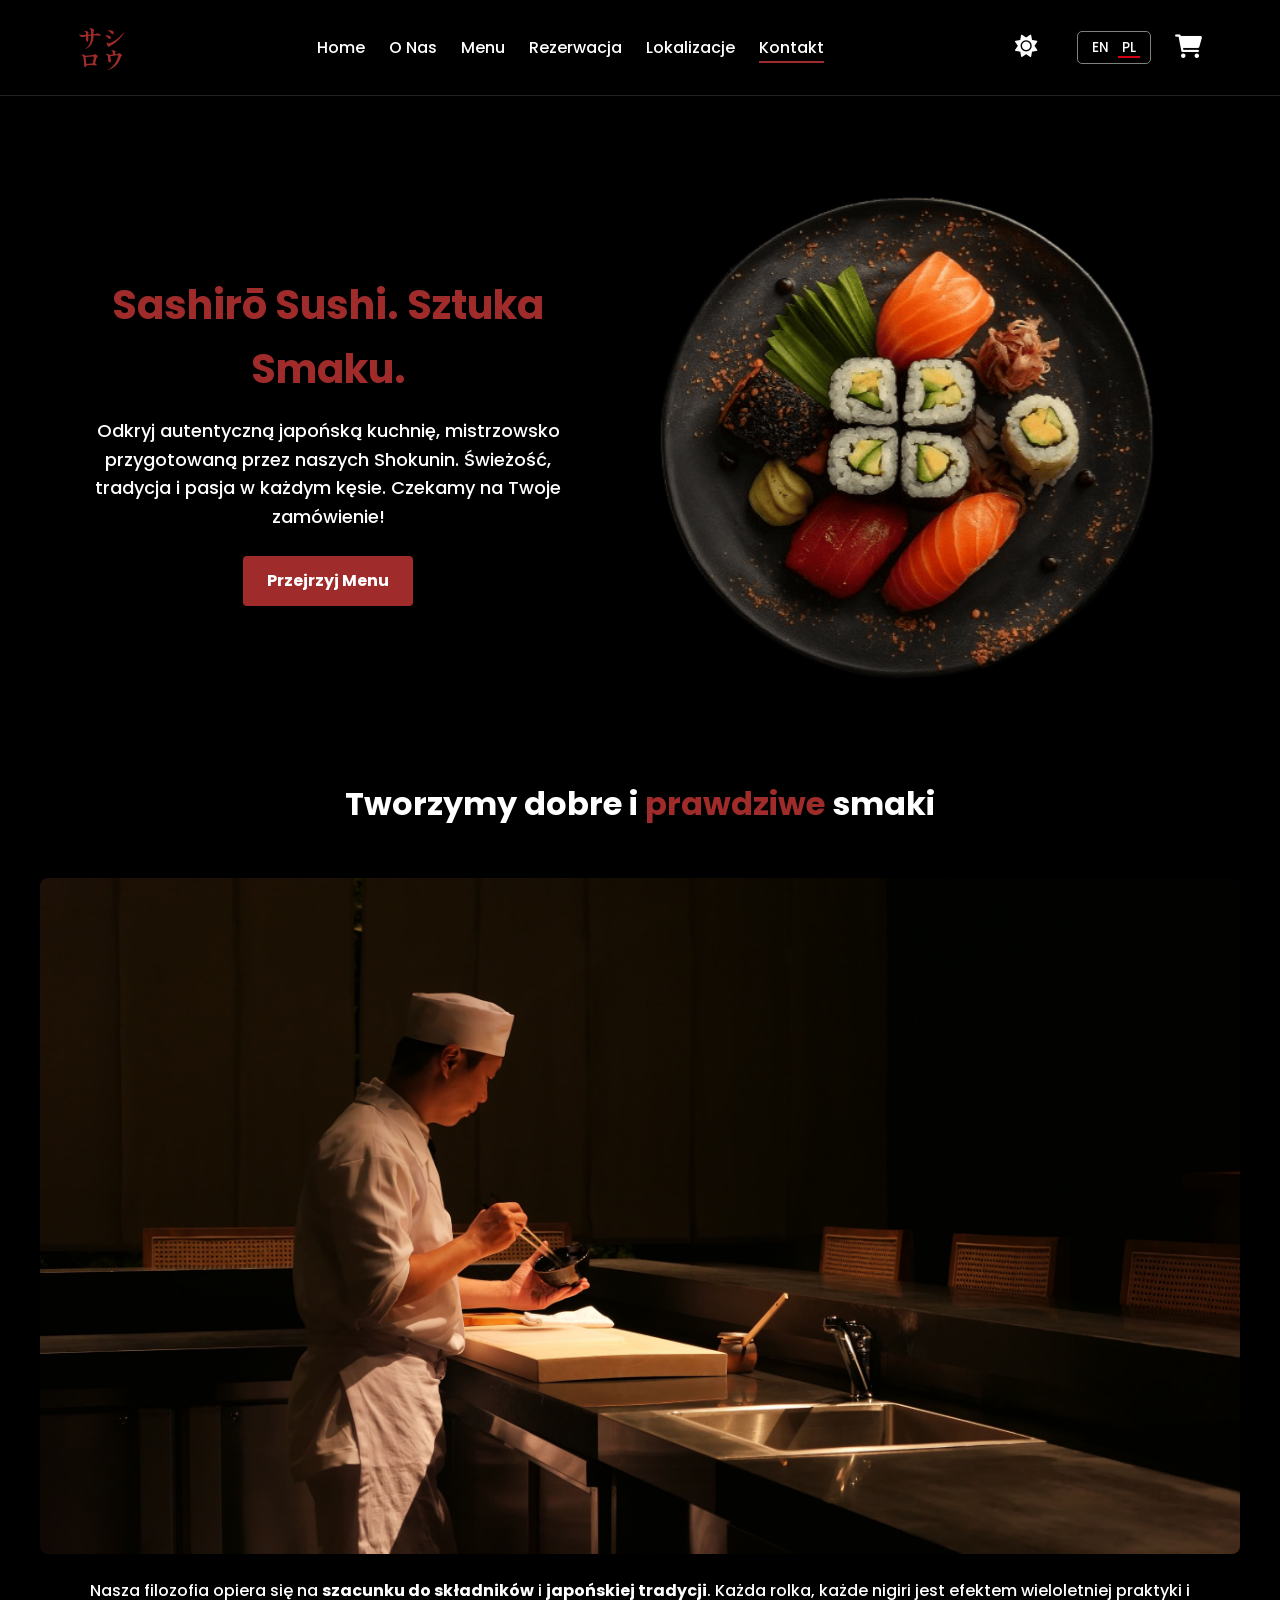
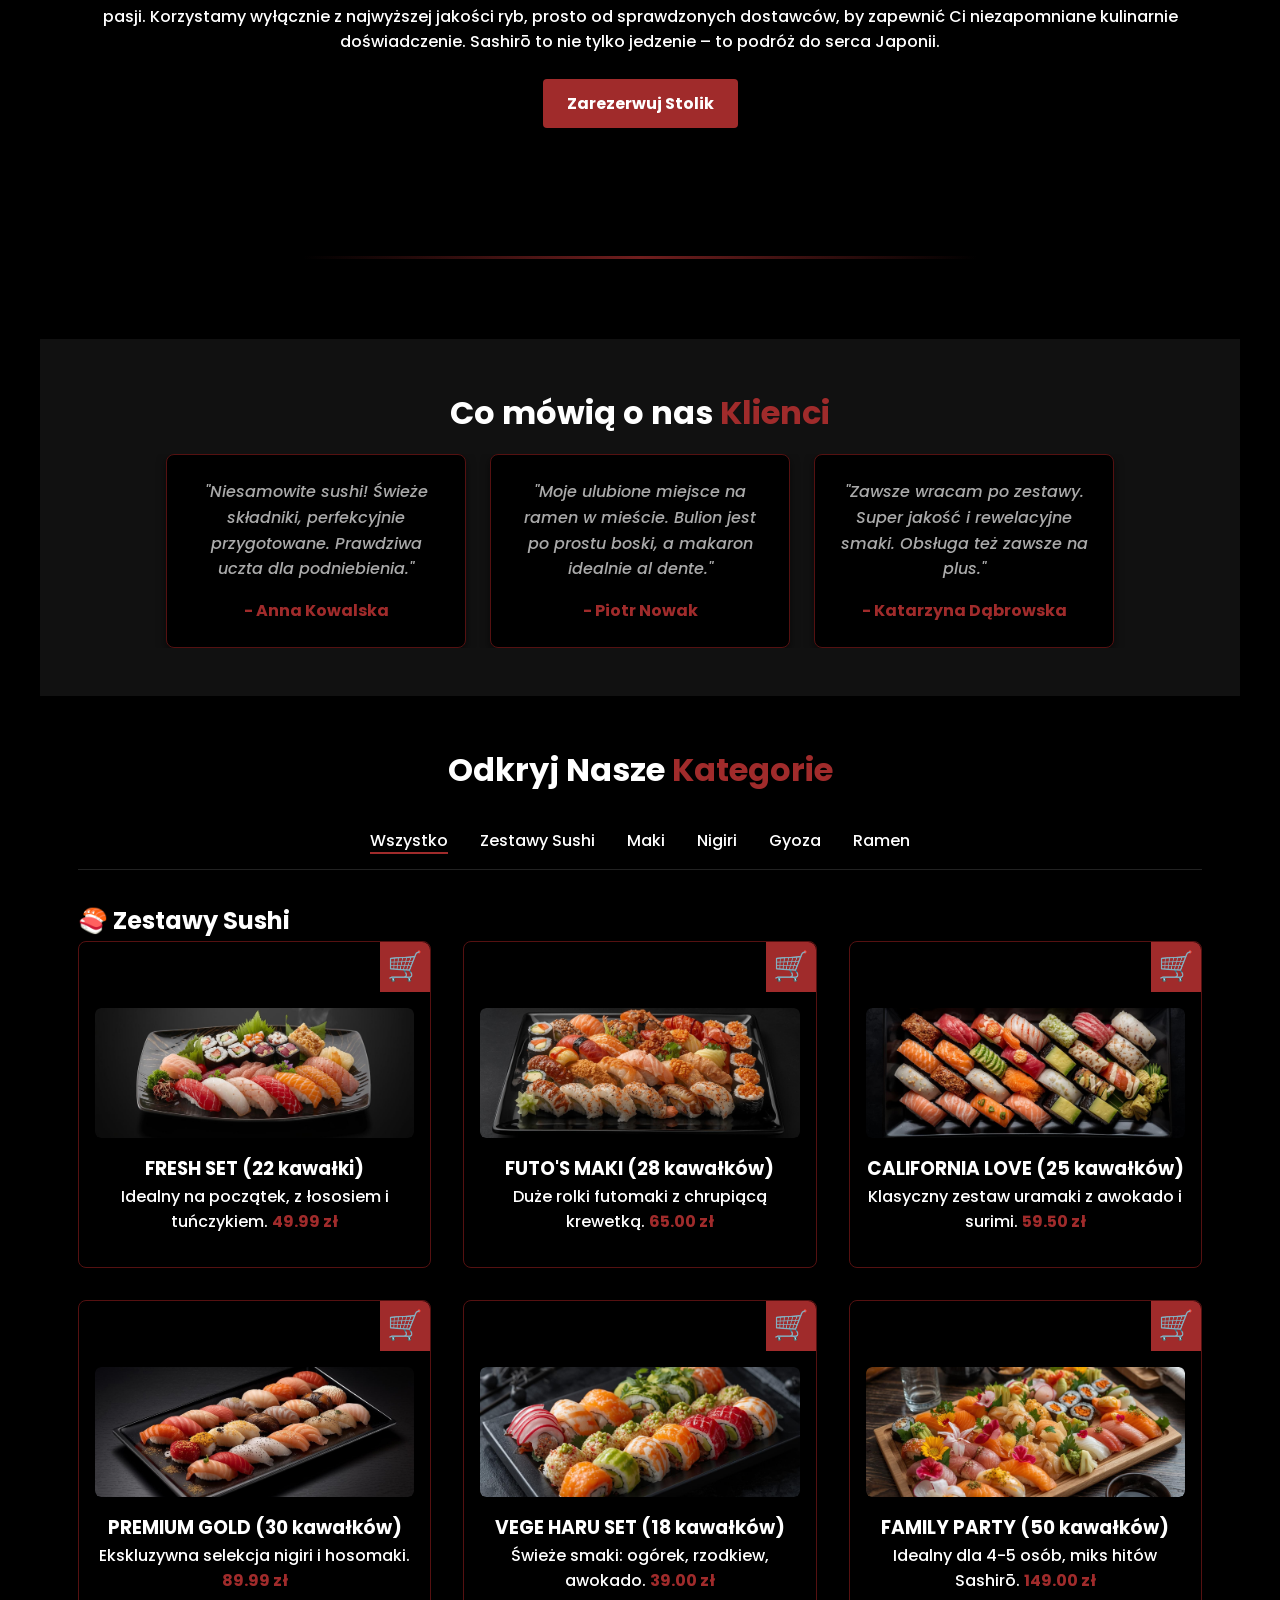
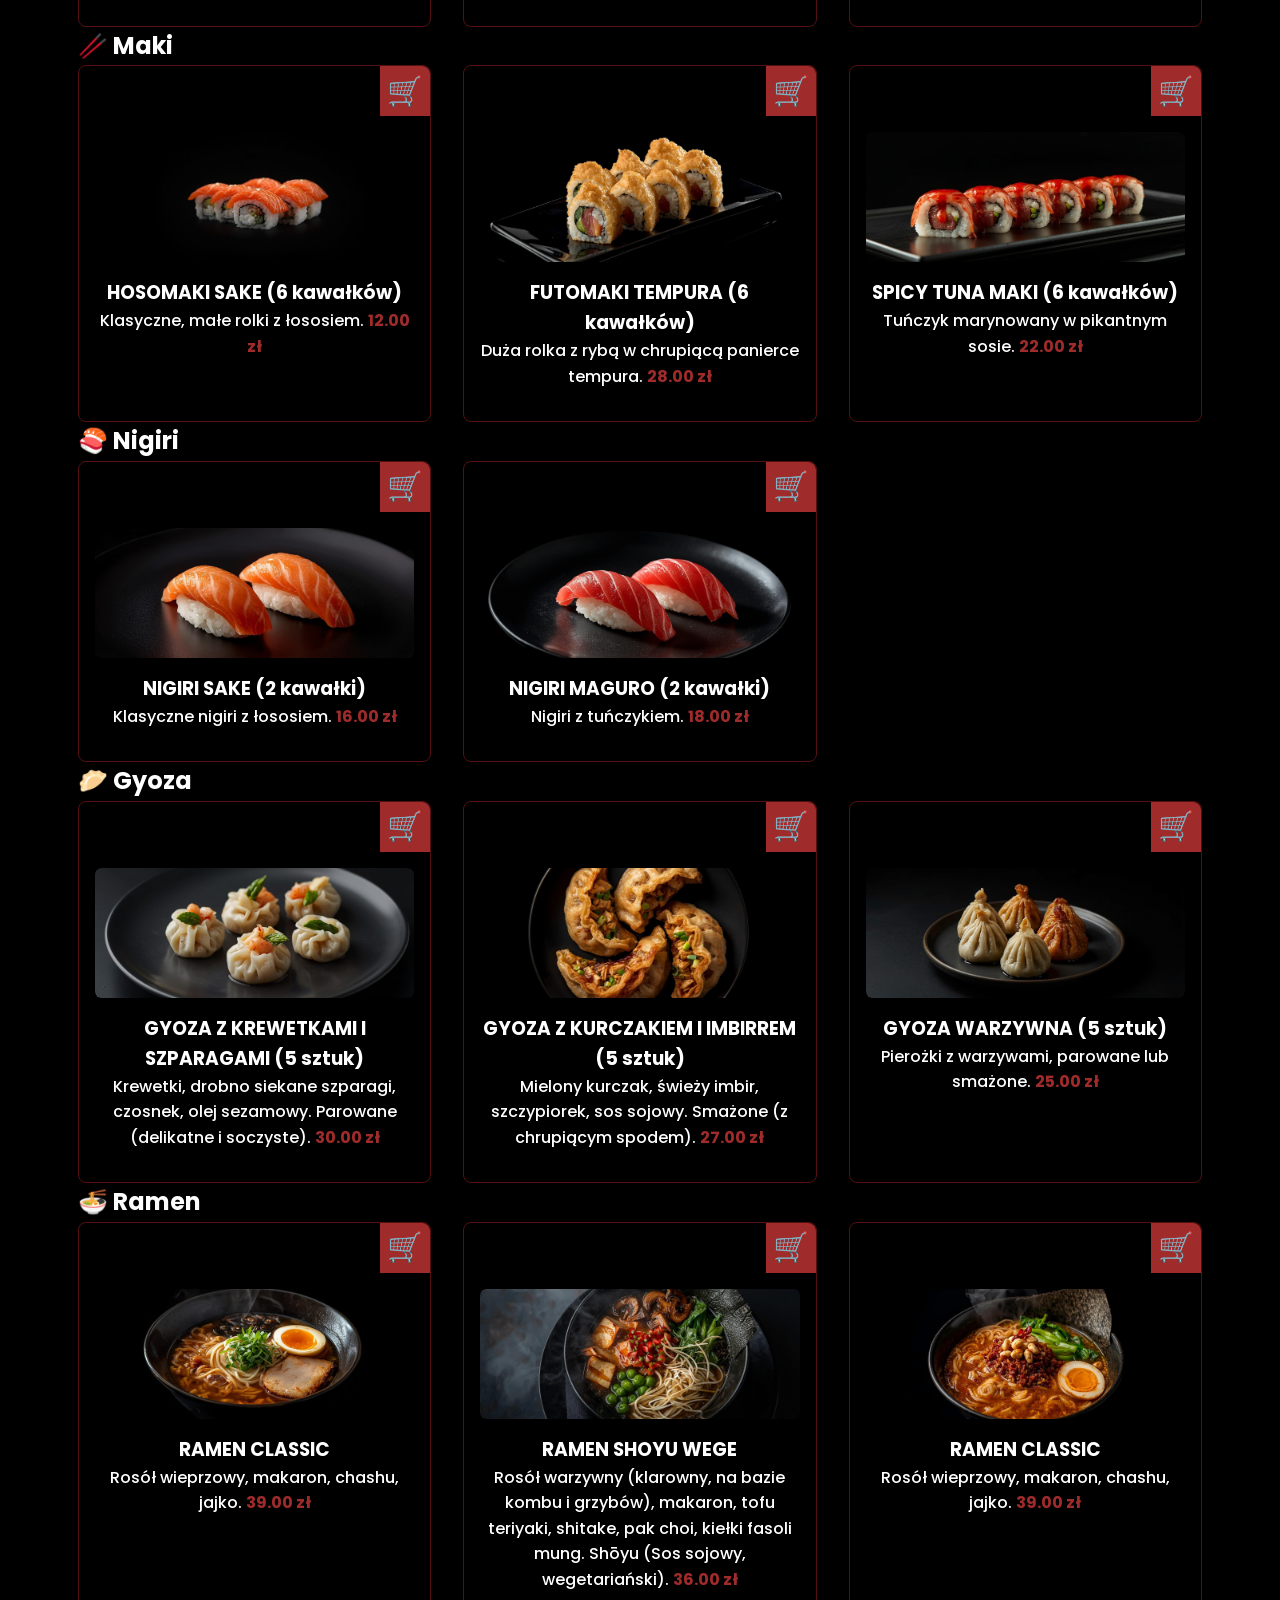
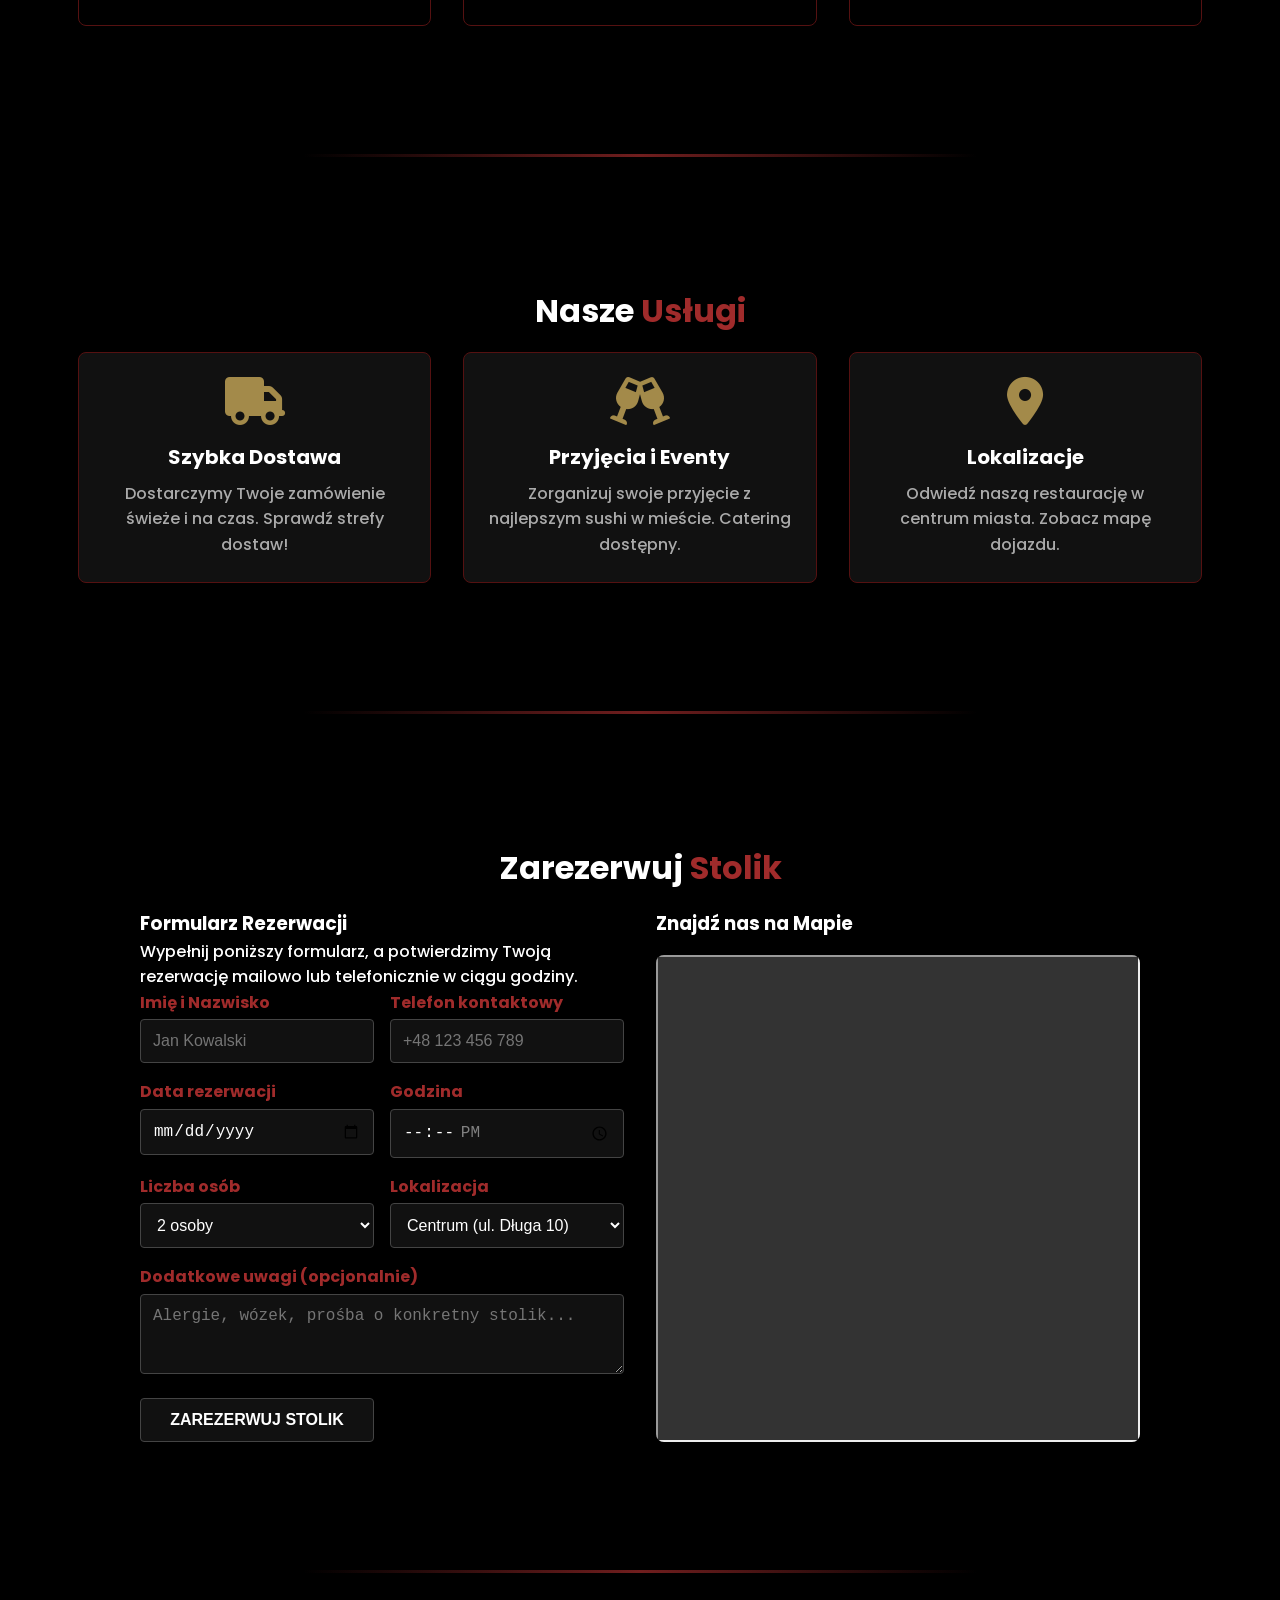
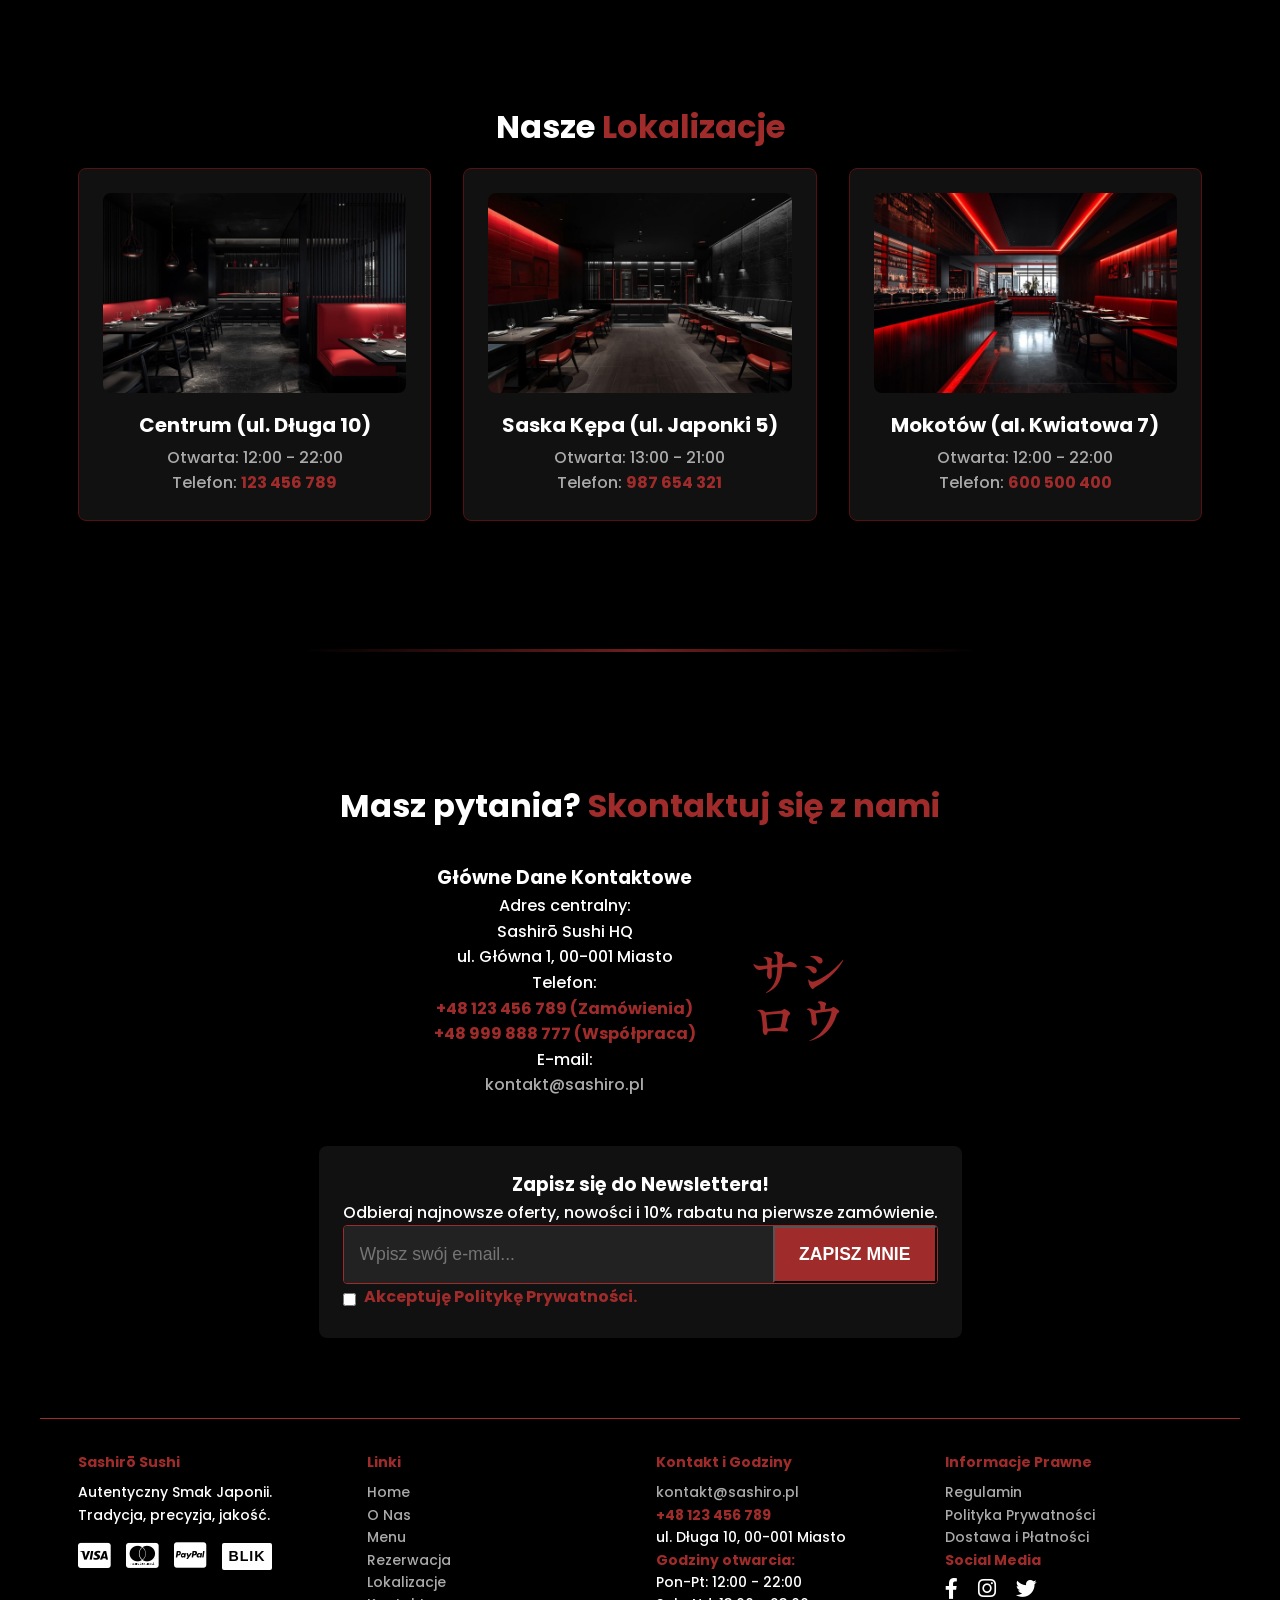
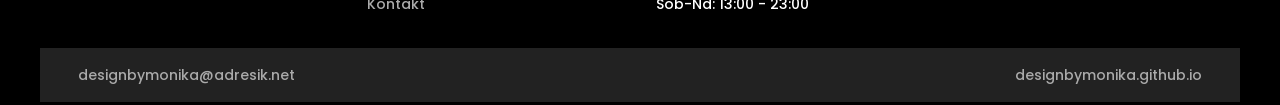
==== commit ef3f42ee: "no message" ====
--- a/index.html
+++ b/index.html
@@ -829,14 +829,10 @@
         </div>
       </div>
     </footer>
-    <div class="author-info">
-      <a
-        href="mailto:info@pixiart.pl?subject=Wiadomość ze strony Pixiart"
-      >
-        <p>info@pixiart.pl</p>
-      </a>
-      <a href="https://pixiart.pl" target="_blank"><p>pixiart.pl</p></a>
-    </div>
+<div class="author-info container">
+  <a href="mailto:designbymonika@adresik.net?subject=Wiadomość ze strony Pixiart" class="author-link-tile"><p>designbymonika@adresik.net</p></a>
+  <a href="https://designbymonika.github.io" target="_blank" class="author-link-tile"><p>designbymonika.github.io</p></a>
+</div>
     <script src="script.js"></script>
   </body>
 </html>
--- a/style.css
+++ b/style.css
@@ -389,7 +389,7 @@
   background: var(--color-background-card);
   box-shadow: 0 4px 10px rgba(0, 0, 0, 0.5);
 
-  opacity: 0;
+  opacity: 1;
   transform: translateY(30px);
   transition: opacity 0.4s ease-out, transform 0.4s ease-out;
 }
@@ -420,7 +420,7 @@
   transition: box-shadow 0.3s ease, transform 0.3s ease;
 
 /* JS Animation - initial state (FAST TRANSITION) */
-  opacity: 0;
+  opacity: 1;
   transform: translateY(30px);
   transition: opacity 0.4s ease-out, transform 0.4s ease-out,
     box-shadow 0.3s ease;
@@ -550,7 +550,7 @@
   display: flex;
   flex-direction: column;
 
-  opacity: 0;
+  opacity: 1;
   transform: translateY(30px);
   transition: opacity 0.4s ease-out, transform 0.4s ease-out,
     box-shadow 0.3s ease;
@@ -1116,7 +1116,7 @@
  /* JS Animation - initial state (FAST TRANSITION) */
   opacity: 0;
   transform: translateY(30px);
-  transition: opacity 0.4s ease-out, transform 0.4s ease-out,
+  transition: opacity 0.2s ease-out, transform 0.2s ease-out,
     box-shadow 0.3s ease;
 }
 
@@ -1206,9 +1206,9 @@
 .testimonial__card,
 .section--photo,
 .service__item {
-  opacity: 0;
+  opacity: 1;
   transform: translateY(30px);
-  transition: opacity 0.6s ease-out, transform 0.6s ease-out,
+  transition: opacity 0.2s ease-out, transform 0.2s ease-out,
     box-shadow 0.3s ease;
 }
 
@@ -1604,287 +1604,3 @@
   }
 }
 
-/*=======================
-LIGHT THEME
-========================*/
-
-body.light-mode {
-  background-color: white;
-  color: #1a1a1a;
-
-  background-image: radial-gradient(
-      circle at 10% 20%,
-      rgba(0, 0, 0, 0.05) 1px,
-      transparent 2px
-    ),
-    radial-gradient(
-      circle at 50% 70%,
-      rgba(255, 255, 255, 0.2) 1px,
-      transparent 2px
-    ),
-    radial-gradient(circle at 80% 40%, rgba(0, 0, 0, 0.03) 1px, transparent 2px);
-
-  background-size: 30px 30px, 45px 45px, 20px 20px;
-  background-position: 0 0, 15px 15px, 5px 5px;
-}
-
-/* Header */
-body.light-mode .header {
-  background-color: #ffffff;
-  color: #1a1a1a;
-  border-bottom: 1px solid #e6e0d6;
-  box-shadow: 0 2px 6px rgba(0, 0, 0, 0.08);
-}
-
-/* Navigation and links */
-body.light-mode .nav__link,
-body.light-mode .header__lang-selector a,
-body.light-mode .header__cart-icon a {
-  color: #1a1a1a;
-}
-body.light-mode .nav__link:hover,
-body.light-mode .header__lang-selector a:hover,
-body.light-mode .header__cart-icon a:hover {
-  color: #a38a4a;
-}
-
-/* Icons */
-body.light-mode i {
-  color: #a38a4a;
-}
-
-/* Menu cards / sections */
-body.light-mode .menu__card,
-body.light-mode .section {
-  background-color: var(--color_background-light);
-  color: #1a1a1a;
-  border-color: #e8e4dc;
-}
-
-/* Footer */
-body.light-mode .footer {
-  background-color: transparent;
-  color: #1a1a1a;
-}
-
-/* Highlights */
-body.light-mode strong,
-body.light-mode .highlight {
-  color: #a38a4a;
-}
-body.light-mode .alert,
-body.light-mode .badge,
-body.light-mode .cart__badge {
-  background-color: #a02b2b;
-  color: #fff;
-  box-shadow: 0 2px 6px rgba(0, 0, 0, 0.1);
-}
-
-/* Service cards */
-body.light-mode .service__card {
-  background: linear-gradient(145deg, #c1a45f, #d2b675);
-  color: #1a1a1a;
-  box-shadow: 0 4px 12px rgba(0, 0, 0, 0.1);
-  transition: transform 0.3s ease, box-shadow 0.3s ease;
-}
-body.light-mode .service__card:hover {
-  transform: translateY(-5px);
-  box-shadow: 0 6px 18px rgba(0, 0, 0, 0.15);
-}
-body.light-mode .service__icon {
-  color: var(--color-primary);
-}
-body.light-mode .service__card:hover .service__icon {
-  color: var(--color-primary-hover);
-}
-
-/* Location tiles */
-body.light-mode .service__item {
-  background-color: white;
-  border: 1px solid #e8e4dc;
-  box-shadow: 0 2px 6px rgba(0, 0, 0, 0.08);
-}
-
-/* Newsletter */
-body.light-mode .newsletter-tile-wrapper {
-  background-color: #c6a85e;
-  color: #1a1a1a;
-  box-shadow: 0 4px 10px rgba(0, 0, 0, 0.08);
-}
-body.light-mode .newsletter-tile-wrapper input {
-  background-color: #f5f0e0;
-  color: #1a1a1a;
-  border-color: #b18d4d;
-}
-body.light-mode .newsletter-tile-wrapper .btn {
-  background-color: #7a0b0b;
-  color: #fff;
-}
-body.light-mode .newsletter-tile-form input[type='email'] {
-  color: #1a1a1a;
-}
-
-/* Quality guarantee / tiles */
-body.light-mode #quality-guarantee .quality-card {
-  background: linear-gradient(145deg, #c1a45f, #d2b675);
-  color: #1a1a1a;
-  box-shadow: 0 4px 12px rgba(0, 0, 0, 0.1);
-}
-body.light-mode #quality-guarantee .quality-card .quality-icon {
-  color: #7a0b0b;
-}
-body.light-mode #quality-guarantee .quality-card .quality-title {
-  color: #3b2f1a;
-}
-body.light-mode #quality-guarantee .quality-card strong,
-body.light-mode #quality-guarantee .quality-card span {
-  color: #800000;
-}
-
-/* Cart */
-body.light-mode .cart-page {
-  background-color: white;
-  color: #333;
-}
-body.light-mode .cart__items-container {
-  background-color: white;
-  color: #333;
-  padding: 2rem;
-  box-shadow: 0 2px 6px rgba(0, 0, 0, 0.08);
-}
-body.light-mode .cart__summary-box {
-  background-color: white;
-  color: #333;
-  padding: 1.5rem;
-  box-shadow: 0 2px 6px rgba(0, 0, 0, 0.08);
-}
-body.light-mode .cart__summary h3,
-body.light-mode .cart__payment-section h3,
-body.light-mode .cart__discount-section label {
-  color: var(--color-primary);
-}
-body.light-mode .cart__summary-value {
-  color: var(--color-primary-hover);
-}
-body.light-mode .cart__place-order-btn {
-  background-color: #8b0000;
-  color: #fff;
-  box-shadow: 0 3px 8px rgba(0, 0, 0, 0.15);
-}
-body.light-mode .cart__place-order-btn:hover {
-  background-color: var(--color-primary-hover);
-  box-shadow: 0 5px 12px rgba(0, 0, 0, 0.2);
-}
-
-/* Product menu */
-body.light-mode .menu__categories {
-  background-color: #8b1a1a;
-  border-bottom-color: #6d1212;
-  box-shadow: 0 2px 6px rgba(0, 0, 0, 0.08);
-}
-body.light-mode .menu__categories--is-sticky {
-  box-shadow: 0 4px 12px rgba(0, 0, 0, 0.15);
-}
-body.light-mode .menu__categories a.menu__categories-link {
-  color: #fff;
-}
-body.light-mode .menu__categories a.menu__categories-link:hover,
-body.light-mode .menu__categories a.menu__categories-link--active {
-  color: #a38a4a;
-}
-body.light-mode .menu__categories a.menu__categories-link:after {
-  background-color: #a38a4a;
-}
-
-/* Price, phone and colored elements */
-body.light-mode .menu__card .menu__card-price,
-body.light-mode .cart__grid-layout .cart__total-item-price,
-body.light-mode #cart-addons .cart__product-price,
-body.light-mode .cart__summary .cart__summary-line--total span,
-body.light-mode .price,
-body.light-mode .footer__list-link[href^='tel:'],
-body.light-mode .contact__info-details a[href^='tel:'],
-body.light-mode .colored {
-  color: var(--color-primary);
-  font-weight: 700;
-}
-
-/* Black headings */
-body.light-mode h1,
-body.light-mode h2,
-body.light-mode h3,
-body.light-mode h4,
-body.light-mode h5,
-body.light-mode h6,
-body.light-mode .section h3,
-body.light-mode .service__card h3,
-body.light-mode #quality-guarantee .quality-card .quality-title {
-  color: #000000;
-}
-
-body.light-mode section.about .about__text p {
-  color: #333333;
-  font-family: 'Noto Sans', sans-serif;
-}
-
-body.light-mode .hero__text-paragraph {
-  font-family: 'Noto Sans', sans-serif;
-  line-height: 1.6;
-  color: #333333;
-}
-
-body.light-mode .hero__text-heading span {
-  color: var(--color-primary);
-}
-
-body.light-mode .service__card p {
-  color: #1a1a1a;
-  font-family: 'Noto Sans', sans-serif;
-}
-body.light-mode section#quality-guarantee .quality-card p {
-  color: #000000;
-  font-family: 'Noto Sans', sans-serif;
-}
-
-body.light-mode .cart__terms-note,
-body.light-mode .cart__delivery-info h3,
-body.light-mode .cart__form label[for],
-body.light-mode .cart__delivery-options label[for] {
-  color: #000;
-}
-body.light-mode .quality-card:hover .quality-icon {
-  color: var(--color-primary-hover) !important;
-}
-/* Cart counter number color */
-body.light-mode .cart__items-container .cart__quantity-value {
-  color: white;
-}
-
-body.light-mode .menu__card {
-  background-color: white;
-  color: #1a1a1a;
-  border: 1px solid #e8e4dc;
-  box-shadow: 0 2px 6px rgba(0, 0, 0, 0.08);
-  transition: transform 0.2s ease, box-shadow 0.2s ease;
-}
-
-body.light-mode .menu__card:hover {
-  transform: translateY(-3px);
-  box-shadow: 0 4px 12px rgba(0, 0, 0, 0.1);
-}
-/* hr */
-body.light-mode .hr__bg-white {
-  background-color: var(--color_background-light);
-}
-body.light-mode .author-info {
-  background-color: transparent;
-  border-top: 1px solid var(--color-primary);
-}
-body.light-mode .footer__payments-icons .blik-icon {
-  background-color: var(--color-accent);
-  color: white;
-}
-
-body.light-mode .header__theme-toggle:hover i {
-  color: var(--color-primary);
-}
